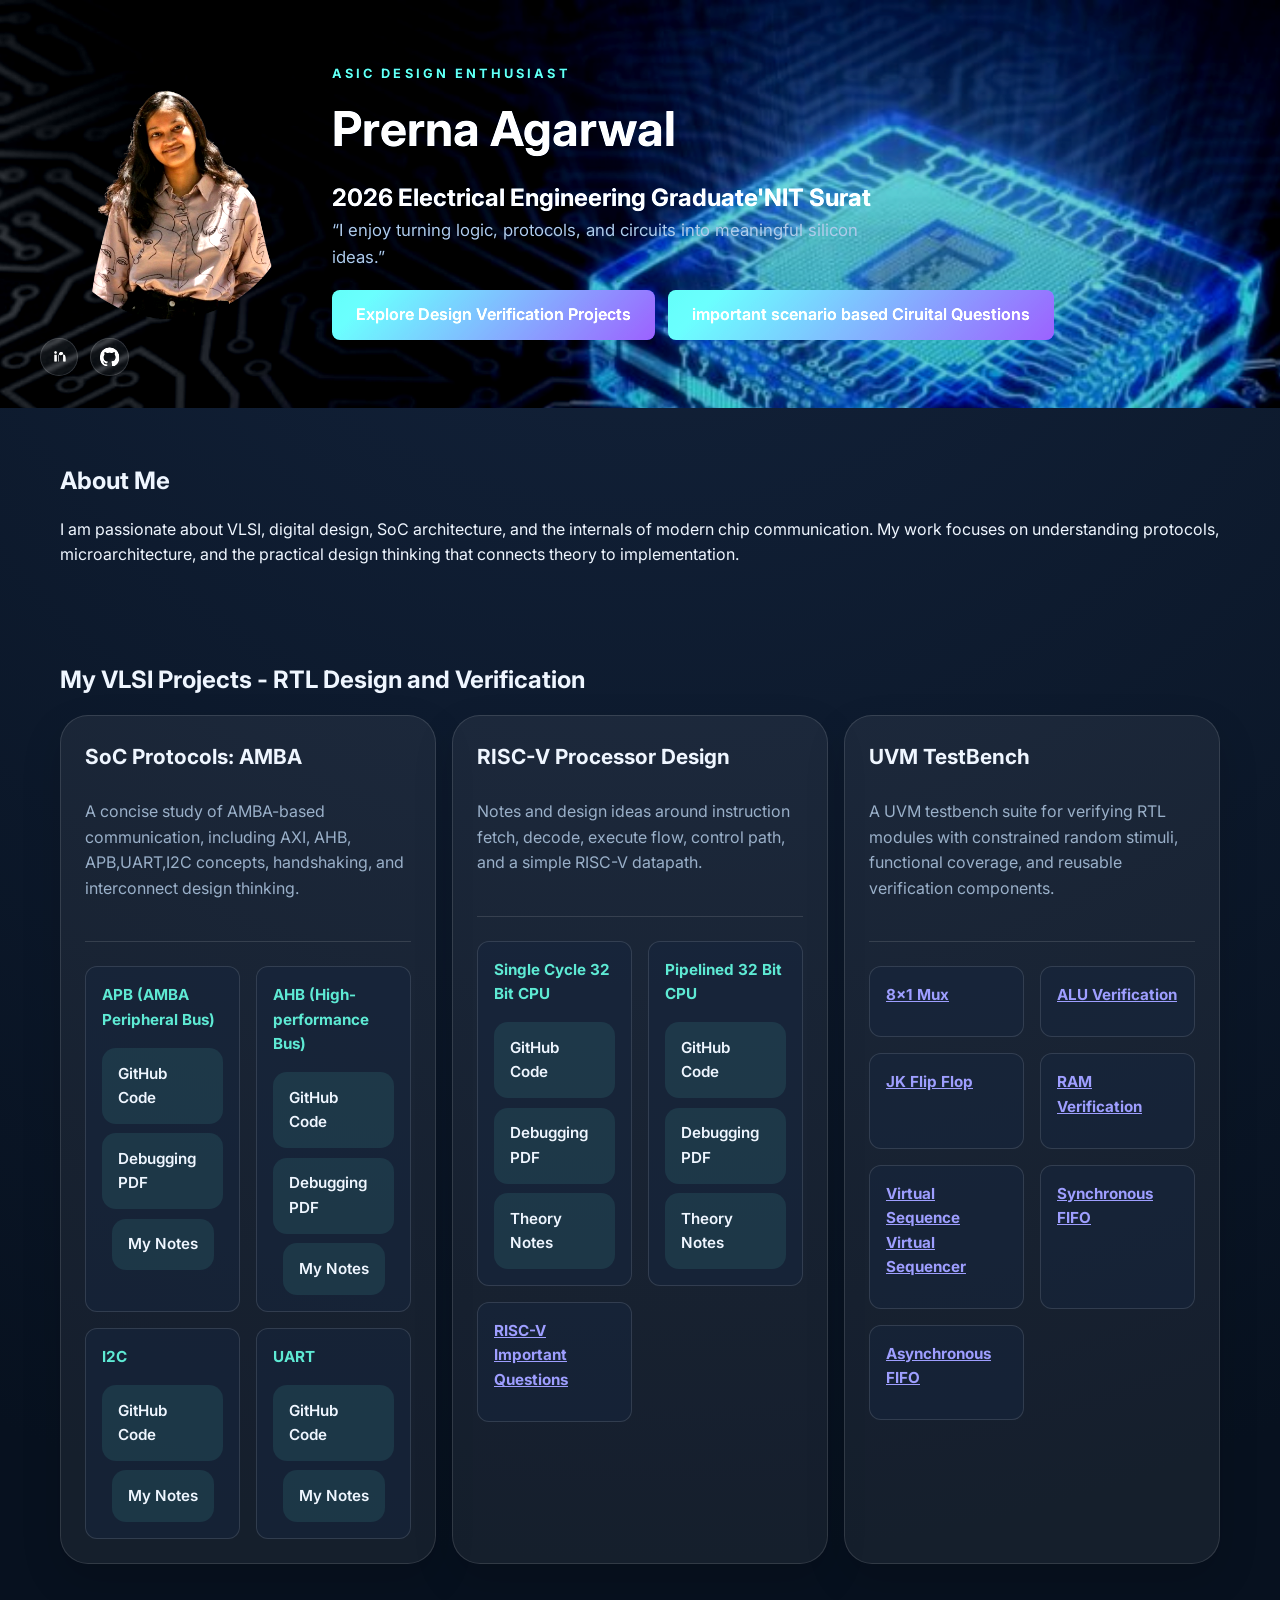
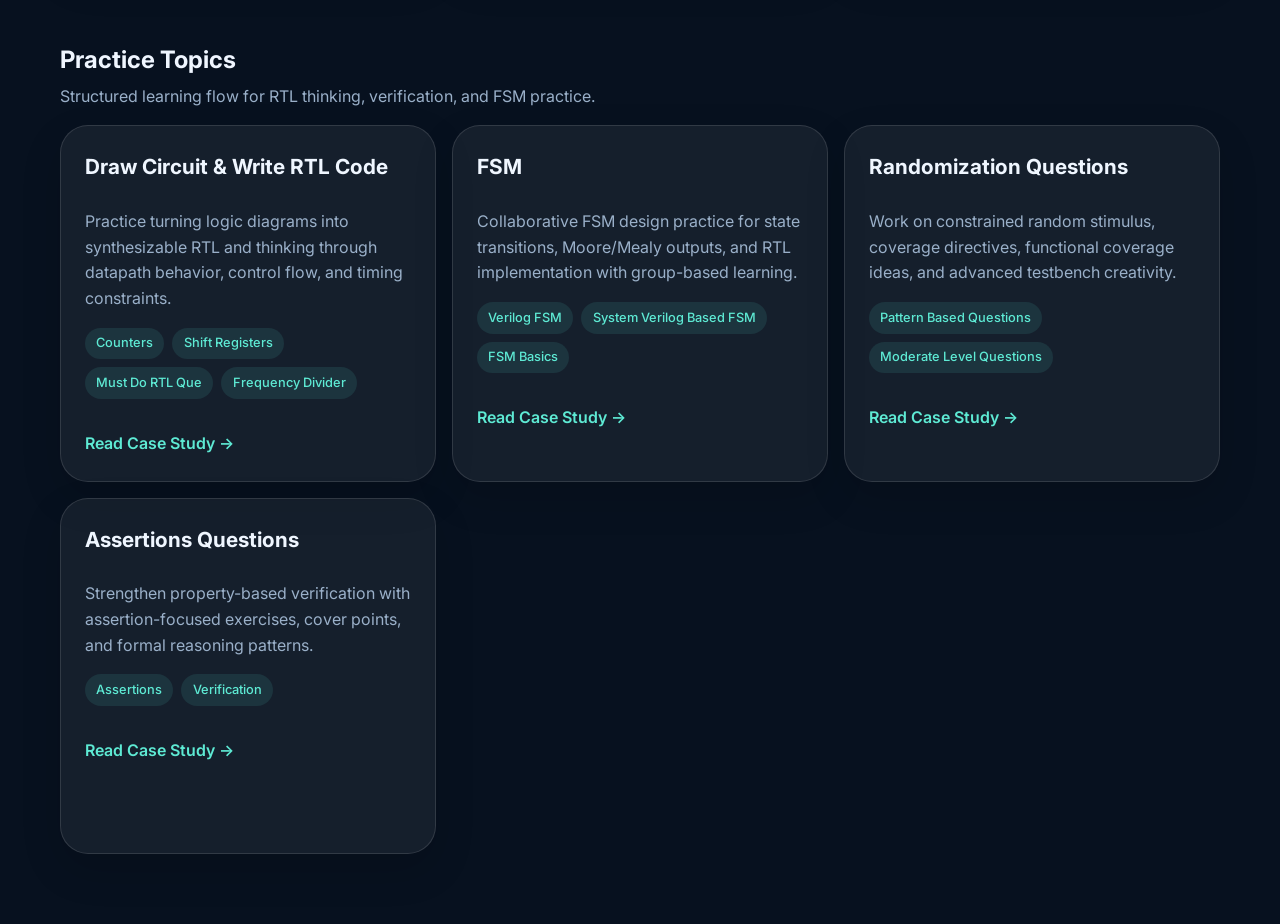
==== index.html @ 2d591120 "RISCpdf" ====
<!DOCTYPE html>
<html lang="en">
  <head>
    <meta charset="UTF-8" />
    <meta name="viewport" content="width=device-width, initial-scale=1.0" />
    <title>Prerna Agarwal | VLSI Portfolio</title>
    <meta
      name="description"
      content="One-page portfolio showcasing VLSI projects, SoC protocols, and circuital questions."
    />
    <link rel="preconnect" href="https://fonts.googleapis.com" />
    <link rel="preconnect" href="https://fonts.gstatic.com" crossorigin />
    <link
      href="https://fonts.googleapis.com/css2?family=Inter:wght@400;500;600;700&display=swap"
      rel="stylesheet"
    />
    <link rel="stylesheet" href="styles.css" />
  </head>
  <body>
    <header class="hero">
      <div class="hero__card">
        <div class="profile-block">
          <img src="assets/photo_2025-02-04_11-57-20-removebg-preview.png" alt="Profile photo of Prerna Agarwal" class="profile-photo" />
          <div class="social-links" aria-label="Social links">
            <a href="https://www.linkedin.com/in/prerna-agarwal-058a3424b/" target="_blank" rel="noreferrer" class="social-link" aria-label="Visit LinkedIn profile">
              <svg viewBox="0 0 24 24" aria-hidden="true">
                <path d="M6.94 8.5A1.56 1.56 0 1 0 6.94 5.38a1.56 1.56 0 0 0 0 3.12ZM5.5 9.75h2.88V18H5.5zM10.5 9.75h2.76v1.12h.04c.38-.72 1.32-1.48 2.72-1.48 2.9 0 3.43 1.91 3.43 4.39V18h-2.88v-7.53c0-1.8-.03-4.12-2.51-4.12-2.52 0-2.9 1.97-2.9 4V18H10.5z"/>
              </svg>
            </a>
            <a href="https://github.com/Agarwalprerna" target="_blank" rel="noreferrer" class="social-link" aria-label="Visit GitHub profile">
              <svg viewBox="0 0 24 24" aria-hidden="true">
                <path d="M12 .5A12 12 0 0 0 0 12.7a12.3 12.3 0 0 0 8.21 11.7c.6.11.82-.26.82-.58v-2.07c-3.34.73-4.04-1.43-4.04-1.43-.54-1.39-1.33-1.76-1.33-1.76-1.09-.74.08-.73.08-.73 1.2.09 1.83 1.24 1.83 1.24 1.07 1.83 2.8 1.3 3.48.99.11-.78.42-1.3.76-1.6-2.66-.3-5.46-1.33-5.46-5.92 0-1.31.47-2.38 1.24-3.22-.12-.3-.54-1.52.12-3.17 0 0 1-.32 3.3 1.23a11.4 11.4 0 0 1 6 0c2.3-1.55 3.3-1.23 3.3-1.23.66 1.65.24 2.87.12 3.17.77.84 1.24 1.91 1.24 3.22 0 4.6-2.81 5.61-5.48 5.91.43.37.81 1.1.81 2.22v3.29c0 .32.22.7.83.58A12.3 12.3 0 0 0 24 12.7 12 12 0 0 0 12 .5Z"/>
              </svg>
            </a>
          </div>
        </div>
        <div class="hero__content">
          <p class="eyebrow">ASIC Design Enthusiast</p>
          <h1>Prerna Agarwal</h1>
          <h2>2026 Electrical Engineering Graduate'NIT Surat</h2>
          <p class="quote">
            “I enjoy turning logic, protocols, and circuits into meaningful silicon ideas.”
          </p>
          <div class="cta-group">
            <a href="#projects" class="btn btn-primary">Explore Design Verification Projects</a>
            <a href="#questions" class="btn btn-primary">important scenario based Ciruital Questions</a>
          </div>
        </div>
      </div>
    </header>

    <main>
      <section class="section" id="about">
        <h2>About Me</h2>
        <p>
          I am passionate about VLSI, digital design, SoC architecture, and the internals of
          modern chip communication. My work focuses on understanding protocols, microarchitecture,
          and the practical design thinking that connects theory to implementation.
        </p>
      </section>

      <section class="section" id="projects">
        <div class="section__heading">
          <h2>My VLSI Projects - RTL Design and Verification</h2>
        </div>

        <div class="project-grid">
          <article class="card">
            <h3>SoC Protocols: AMBA</h3>
            <p>
              A concise study of AMBA-based communication, including AXI, AHB, APB,UART,I2C concepts,
              handshaking, and interconnect design thinking.
            </p>
            <div class="card__dropdown">
              <div class="protocol-card">
                <h4>APB (AMBA Peripheral Bus)</h4>
                <div class="card__actions">
                  <a href="https://github.com/Agarwalprerna/SOC-Protocols/tree/main/AMBA%20/APB" target="_blank" rel="noreferrer">GitHub Code</a>
                  <a href="assets/APB%20Results%20and%20Debugging%20(1).pdf" target="_blank" rel="noreferrer">Debugging PDF</a>
                  <a href="assets/APB_WORKING.pdf" target="_blank" rel="noreferrer">My Notes</a>
                </div>
              </div>
              <div class="protocol-card">
                <h4>AHB (High-performance Bus)</h4>
                <div class="card__actions">
                  <a href="https://github.com/Agarwalprerna/SOC-Protocols/tree/main/AMBA%20/AHB" target="_blank" rel="noreferrer">GitHub Code</a>
                  <a href="assets/ahb-debugging.pdf" target="_blank" rel="noreferrer">Debugging PDF</a>
                  <a href="assets/AHB_HandwrittenNotes.pdf" target="_blank" rel="noreferrer">My Notes</a>
                </div>
              </div>

              <div class="protocol-card">
                <h4>I2C </h4>
                <div class="card__actions">
                  <a href="https://github.com/Agarwalprerna/SOC-Protocols/tree/main/I2C/Directed%20%20Testcases%20Verification" target="_blank" rel="noreferrer">GitHub Code</a>
                  
                  <a href="assets/AHB_HandwrittenNotes.pdf" target="_blank" rel="noreferrer">My Notes</a>
                </div>
              </div>

              <div class="protocol-card">
                <h4>UART </h4>
                <div class="card__actions">
                  <a href="https://github.com/Agarwalprerna/UART-communication-protocol" target="_blank" rel="noreferrer">GitHub Code</a>
                  
                  <a href="assets/AHB_HandwrittenNotes.pdf" target="_blank" rel="noreferrer">My Notes</a>
                </div>
              </div>
            </div>
          </article>

          <article class="card">
            <h3>RISC-V Processor Design</h3>
            <p>
              Notes and design ideas around instruction fetch, decode, execute flow,
              control path, and a simple RISC-V datapath.
            </p>
            <div class="card__dropdown">
              <div class="protocol-card">
                <h4>Single Cycle 32 Bit CPU</h4>
                <div class="card__actions">
                  <a href="https://github.com/Agarwalprerna/Riscv/tree/main/Single%20Cycle%2032%20bit%20in%20SystemVerilog/Verifying%20R%20type%20%2C%20I%20%2C%20S%20%2C%20J%20%2C%20B%20instructions" rel="noreferrer">GitHub Code</a>
                  <a href="assets/RISC%20V%20single%20cycle%20Debugging%20(1).pdf" target="_blank" rel="noreferrer">Debugging PDF</a>
                  <a href="assets/SingleCycleRISCV_Theory.pdf" target="_blank" rel="noreferrer">Theory Notes</a>
                </div>
              </div>
              <div class="protocol-card">
                <h4>Pipelined 32 Bit CPU</h4>
                <div class="card__actions">
                  <a href="https://github.com/Agarwalprerna/Riscv/tree/main/5%20Stage%20Pipelined%20in%20SystemVerilog" target="_blank" rel="noreferrer">GitHub Code</a>
                  <a href="assets/RISC V single cycle Debugging (1).pdf" target="_blank" rel="noreferrer">Debugging PDF</a>
                  <a href="assets/Pipelined_RISCV_theory.pdf" target="_blank" rel="noreferrer">Theory Notes</a>
                </div>
              </div>
              <div class="protocol-card">
                <h4><a href="assets/RISCV_CPU_QUESTIONS_compressed.pdf" target="_blank" rel="noreferrer">RISC-V Important Questions</a></h4>
              </div>
            </div>
          </article>

          <article class="card">
            <h3>UVM TestBench</h3>
            <p>
              A UVM testbench suite for verifying RTL modules with constrained random stimuli,
              functional coverage, and reusable verification components.
            </p>
            <div class="card__dropdown">
              <div class="protocol-card">
                <h4><a href="https://github.com/Agarwalprerna/UVM-Testbench/tree/main/8x1%20Mux" target="_blank" rel="noreferrer">8x1 Mux</a></h4>
                <!--div class="card__actions">
                  <a href="https://github.com/Agarwalprerna/UVM-Testbench/tree/main/8x1%20Mux" target="_blank" rel="noreferrer">View</a>
                </div-->
              </div>
              <div class="protocol-card">
                <h4><a href="https://github.com/Agarwalprerna/UVM-Testbench/tree/main/ALU%208bit" target="_blank" rel="noreferrer">ALU Verification</a></h4>
                <!--div class="card__actions">
                  <a href="https://github.com/Agarwalprerna/UVM-Testbench/tree/main/ALU%208bit" target="_blank" rel="noreferrer">View</a>
                </div>-->
              </div>
              <div class="protocol-card">
                <h4><a href="https://github.com/Agarwalprerna/UVM-Testbench/tree/main/JK%20flipflop" target="_blank" rel="noreferrer">JK Flip Flop</a></h4>
                <!--div class="card__actions">
                  <a href="https://github.com/Agarwalprerna/UVM-Testbench/tree/main/JK%20flipflop" target="_blank" rel="noreferrer">View</a>
                </div-->
              </div>
              <div class="protocol-card">
                <h4><a href="https://github.com/Agarwalprerna/UVM-Testbench/tree/main/RAM" target="_blank" rel="noreferrer">RAM Verification</a></h4>
                <!--div class="card__actions">
                  <a href="https://github.com/" target="_blank" rel="noreferrer">View</a>
                </div-->
              </div>

              <div class="protocol-card">
                <h4><a href="https://github.com/Agarwalprerna/UVM-Testbench/tree/main/Virtual%20Sequencer%20and%20Virtual%20Sequence" target="_blank" rel="noreferrer">Virtual Sequence Virtual Sequencer</a></h4>
                <!--div class="card__actions">
                  <a href="https://github.com/Agarwalprerna/UVM-Testbench/tree/main/Virtual%20Sequencer%20and%20Virtual%20Sequence" target="_blank" rel="noreferrer">View</a>
                </div-->
              </div>


              <div class="protocol-card">
                <h4><a href="https://github.com/Agarwalprerna/Synchronous-FIFO-verification-" target="_blank" rel="noreferrer">Synchronous FIFO</a></h4>
                <!--div class="card__actions">
                  <a href="https://github.com/Agarwalprerna/UVM-Testbench/tree/main/Virtual%20Sequencer%20and%20Virtual%20Sequence" target="_blank" rel="noreferrer">View</a>
                </div-->
              </div>

              <div class="protocol-card">
                <h4><a href="https://github.com/Agarwalprerna/Async_FIFO_Design/tree/main/Asynchronous%20UVM%20verification" target="_blank" rel="noreferrer">Asynchronous FIFO</a></h4>
                <!--div class="card__actions">
                  <a href="https://github.com/Agarwalprerna/UVM-Testbench/tree/main/Virtual%20Sequencer%20and%20Virtual%20Sequence" target="_blank" rel="noreferrer">View</a>
                </div-->
              </div>




            </div>
          </article>
        </div>
      </section>
<section class="section" id="topics">
        <div class="section__heading">
          <h2>Practice Topics</h2>
          <p>Structured learning flow for RTL thinking, verification, and FSM practice.</p>
        </div>

        <div class="project-grid">
          <article class="card" id="questions">
            <h3>Draw Circuit &amp; Write RTL Code</h3>
            <p>Practice turning logic diagrams into synthesizable RTL and thinking through datapath behavior, control flow, and timing constraints.</p>
            <div class="card__tags">
              <span class="tag tag--clickable" onclick="window.location.href='counters.html'">Counters</span>
              <span class="tag tag--clickable" onclick="window.location.href='shift-registers.html'">Shift Registers</span>
              <span class="tag tag--clickable" onclick="window.location.href='mustdo-rtl-que.html'">Must Do RTL Que</span>
              <span class="tag tag--clickable" onclick="window.location.href='frequencydivider.html'">Frequency Divider</span>
            </div>
            <div class="card__actions">
              <span class="link-span" onclick="window.location.href='mustdo-rtl-que.html'">Read Case Study →</span>
            </div>
          </article>

          <article class="card" id="fsm">
            <h3>FSM</h3>
            <p>Collaborative FSM design practice for state transitions, Moore/Mealy outputs, and RTL implementation with group-based learning.</p>
            <div class="card__tags">
              <span class="tag tag--clickable" onclick="window.open('https://github.com/', '_blank')">Verilog FSM</span>
              <span class="tag tag--clickable" onclick="window.open('https://github.com/Agarwalprerna/SystemVerilog/tree/main/FSM/%20Moore%20FSM', '_blank')">System Verilog Based FSM</span>
              <span class="tag tag--clickable" onclick="window.open('assets/FSM_compressed.pdf', '_blank')">FSM Basics</span>
            </div>
            <div class="card__actions">
              <span class="link-span" onclick="window.open('https://github.com/', '_blank')">Read Case Study →</span>
            </div>
          </article>

          <article class="card" id="randomization">
            <h3>Randomization Questions</h3>
            <p>Work on constrained random stimulus, coverage directives, functional coverage ideas, and advanced testbench creativity.</p>
            <div class="card__tags">
              <span class="tag tag--clickable" onclick="window.open('https://github.com/Agarwalprerna/SystemVerilog/tree/main/Assignments/Randomization', '_blank')">Pattern Based Questions</span>
              <span class="tag tag--clickable" onclick="window.open('https://github.com/Agarwalprerna/SystemVerilog/tree/main/Assignments/Randomization', '_blank')">Moderate Level Questions</span>
            </div>
            <div class="card__actions">
              <span class="link-span" onclick="window.open('https://github.com/Agarwalprerna/SystemVerilog/tree/main/Assignments/Randomization', '_blank')">Read Case Study →</span>
            </div>
          </article>

          <article class="card" id="assertions">
            <h3>Assertions Questions</h3>
            <p>Strengthen property-based verification with assertion-focused exercises, cover points, and formal reasoning patterns.</p>
            <div class="card__tags">
              <span class="tag tag--clickable" onclick="window.open('https://github.com/Agarwalprerna/SystemVerilog/tree/main/Assignments/Assertions', '_blank')">Assertions</span>
              <span class="tag tag--clickable" onclick="window.open('https://github.com/Agarwalprerna/SystemVerilog/tree/main/Assignments/Assertions', '_blank')">Verification</span>
            </div>
            <div class="card__actions">
              <span class="link-span" onclick="window.open('https://github.com/Agarwalprerna/SystemVerilog/tree/main/Assignments/Assertions', '_blank')">Read Case Study →</span>
            </div>
          </article>
        </div>
      </section>
    </main>
  </body>
</html>
---- styles.css ----
:root {
  color-scheme: dark;
  --bg: #07111f;
  --surface: #101c30;
  --surface-2: #16253c;
  --text: #eff6ff;
  --muted: #9ab0c9;
  --accent: #5eead4;
  --accent-2: #8b5cf6;
  --border: rgba(255, 255, 255, 0.12);
}

* {
  box-sizing: border-box;
}

body {
  margin: 0;
  font-family: 'Inter', sans-serif;
  background: radial-gradient(circle at top, #14243d 0%, var(--bg) 60%);
  color: var(--text);
  line-height: 1.6;
}

.hero {
  padding: 4rem 1.25rem 2rem;
  background-image: url('assets/chip-696x459.jpg');
  background-size: cover;
  background-position: center;
  background-attachment: fixed;
  position: relative;
  background-repeat: no-repeat;
  filter: brightness(1.1) contrast(1.15);
}

.hero::before {
  content: '';
  position: absolute;
  top: 0;
  left: 0;
  right: 0;
  bottom: 0;
  background-color: rgba(7, 17, 31, 0.3);
  pointer-events: none;
}

.hero__card {
  position: relative;
  z-index: 1;
  max-width: 1200px;
  margin: 0 auto;
  display: grid;
  grid-template-columns: minmax(220px, 260px) 1fr;
  gap: 2rem;
}

.profile-block {
  display: flex;
  flex-direction: column;
  align-items: flex-start;
  gap: 0.85rem;
}

.profile-photo {
  width: 100%;
  max-width: 320px;
  aspect-ratio: 1;
  object-fit: cover;
  border-radius: 24px;
}

.social-links {
  display: flex;
  flex-direction: row;
  gap: 0.75rem;
  align-items: center;
}

.social-link {
  display: inline-flex;
  align-items: center;
  justify-content: center;
  width: 2.4rem;
  height: 2.4rem;
  border-radius: 999px;
  background: rgba(255, 255, 255, 0.08);
  border: 1px solid rgba(255, 255, 255, 0.12);
  color: #ffffff;
  text-decoration: none;
  transition: transform 0.2s ease, background 0.2s ease, border-color 0.2s ease;
}

.social-link:hover {
  transform: translateY(-2px);
  background: rgba(255, 255, 255, 0.14);
  border-color: rgba(255, 255, 255, 0.2);
}

.social-link svg {
  width: 1.2rem;
  height: 1.2rem;
  fill: currentColor;
}

.eyebrow {
  margin: 0 0 0.4rem;
  text-transform: uppercase;
  letter-spacing: 0.24em;
  font-size: 0.8rem;
  color: var(--accent);
  font-weight: 700;
}

h1,
h2,
h3 {
  margin: 0;
}

h1 {
  font-size: clamp(2rem, 4vw, 3rem);
  margin-bottom: 0.7rem;
}

.quote {
  margin: 0 0 1.2rem;
  font-size: 1.05rem;
  color: var(--muted);
  max-width: 560px;
}

.cta-group {
  display: flex;
  flex-wrap: wrap;
  gap: 0.8rem;
}

.btn {
  display: inline-flex;
  align-items: center;
  justify-content: center;
  padding: 0.8rem 1rem;
  border-radius: 999px;
  text-decoration: none;
  font-weight: 700;
  transition: transform 0.2s ease, background 0.2s ease;
}

.btn:hover {
  transform: translateY(-2px);
}

.btn-primary {
  background: linear-gradient(135deg, var(--accent), var(--accent-2));
  color: #02111d;
}

.btn-secondary {
  background: var(--surface-2);
  color: var(--text);
  border: 1px solid var(--border);
}

main {
  max-width: 1200px;
  margin: 0 auto;
  padding: 0 1.25rem 3rem;
}

.project-grid {
  display: grid;
  grid-template-columns: repeat(3, minmax(260px, 1fr));
  gap: 1.25rem;
  grid-auto-rows: 1fr;
}

.section {
  margin-top: 2rem;
  padding: 1.4rem 0;
}

.section__heading {
  margin-bottom: 1rem;
}

.section__heading p {
  color: var(--muted);
  margin-top: 0.3rem;
}

.project-grid {
  display: grid;
  grid-template-columns: repeat(3, minmax(0, 1fr));
  gap: 1rem;
  grid-auto-rows: 1fr;
}

@media (max-width: 1100px) {
  .project-grid {
    grid-template-columns: repeat(2, minmax(0, 1fr));
  }
}

@media (max-width: 900px) {
  .project-grid {
    grid-template-columns: repeat(2, minmax(0, 1fr));
  }
}

@media (max-width: 640px) {
  .project-grid {
    grid-template-columns: 1fr;
  }
}

.card {
  display: flex;
  flex-direction: column;
  min-height: 100%;
  background: rgba(255, 255, 255, 0.06);
  border: 1px solid rgba(255, 255, 255, 0.12);
  border-radius: 28px;
  padding: 1.5rem;
  position: relative;
  box-shadow: 0 16px 40px rgba(0, 0, 0, 0.14);
  transition: transform 0.2s ease, border-color 0.2s ease, background 0.2s ease;
}

.card:hover {
  transform: translateY(-4px);
  border-color: rgba(94, 234, 212, 0.35);
  background: rgba(255, 255, 255, 0.1);
}

.card__top {
  display: flex;
  justify-content: space-between;
  align-items: center;
  margin-bottom: 1.3rem;
}

.card__label {
  font-size: 0.78rem;
  letter-spacing: 0.18em;
  text-transform: uppercase;
  color: #c3c9ff;
  font-weight: 700;
}

.card__badge {
  display: inline-flex;
  align-items: center;
  justify-content: center;
  background: rgba(139, 92, 246, 0.12);
  color: #d8bbff;
  font-size: 0.75rem;
  font-weight: 700;
  padding: 0.35rem 0.85rem;
  border-radius: 999px;
  text-transform: uppercase;
  letter-spacing: 0.12em;
}

.card__actions {
  display: flex;
  align-items: center;
  gap: 1rem;
  margin-top: auto;
}

.card__link {
  color: #a78bfa;
  text-decoration: none;
  font-weight: 700;
  transition: color 0.2s ease, transform 0.2s ease;
}

.card__link:hover {
  color: #7c3aed;
  transform: translateX(3px);
}

.card h3 {
  font-size: 1.3rem;
  margin-bottom: 0.6rem;
}

.card p {
  color: var(--muted);
  margin-bottom: 1rem;
}

.card__tags {
  display: flex;
  gap: 0.5rem;
  margin-bottom: 1rem;
  flex-wrap: wrap;
}

.tag {
  font-size: 0.8rem;
  background: rgba(94, 234, 212, 0.1);
  color: var(--accent);
  padding: 0.35rem 0.7rem;
  border-radius: 999px;
  font-weight: 500;
}

.tag--clickable {
  cursor: pointer;
  transition: all 0.3s ease;
}

.tag--clickable:hover {
  background: rgba(94, 234, 212, 0.25);
  transform: scale(1.05);
}

.card__actions {
  display: flex;
  gap: 0.8rem;
  margin-top: 1rem;
}

.card__actions a {
  color: var(--accent);
  text-decoration: none;
  font-weight: 600;
  transition: all 0.3s ease;
}

.card__actions a:hover {
  color: var(--accent-2);
  transform: translateX(2px);
}

.link-span {
  color: var(--accent);
  text-decoration: none;
  font-weight: 600;
  cursor: pointer;
  transition: all 0.3s ease;
  display: inline-block;
}

.link-span:hover {
  color: var(--accent-2);
  transform: translateX(2px);
}

.btn {
  padding: 0.75rem 1.5rem;
  border-radius: 8px;
  text-decoration: none;
  font-weight: 600;
  text-align: center;
  transition: all 0.3s ease;
  cursor: pointer;
  border: none;
  font-size: 1rem;
}

.btn-primary {
  background: linear-gradient(135deg, #5eead4, #8b5cf6);
  color: white;
  border: none;
}

.btn-primary:hover {
  transform: translateY(-2px);
  box-shadow: 0 8px 16px rgba(94, 234, 212, 0.3);
  opacity: 0.9;
}

.btn-section {
  display: block;
  width: 100%;
  padding: 1.5rem 1rem;
  font-size: 1.5rem;
  text-align: left;
  background: linear-gradient(135deg, #5eead4, #8b5cf6);
  color: white;
  font-weight: 700;
  border-radius: 12px;
  transition: all 0.3s ease;
}

.btn-section:hover {
  transform: translateY(-4px);
  box-shadow: 0 12px 24px rgba(94, 234, 212, 0.4);
  opacity: 0.95;
}

.question-list {
  background: var(--surface);
  border: 1px solid var(--border);
  border-radius: 20px;
  padding: 1rem 1.2rem 1rem 2rem;
  color: var(--muted);
}

.question-list li + li {
  margin-top: 0.7rem;
}

.card__dropdown {
  display: grid;
  grid-template-columns: 1fr 1fr;
  gap: 1rem;
  margin-top: 1.5rem;
  padding-top: 1.5rem;
  border-top: 1px solid var(--border);
}

.card--expandable {
  cursor: pointer;
}

.card__header {
  display: flex;
  justify-content: space-between;
  align-items: center;
  cursor: pointer;
  user-select: none;
}

.card__header h3 {
  margin: 0;
}

.card__toggle {
  font-size: 1.2rem;
  transition: transform 0.3s ease;
  display: inline-block;
}

.card--expandable.active .card__toggle {
  transform: rotate(180deg);
}

.card--expandable.active .card__dropdown {
  display: grid;
}

.protocol-card {
  background: rgba(22, 37, 60, 0.6);
  border: 1px solid var(--border);
  border-radius: 12px;
  padding: 1rem;
}

.protocol-card h4 {
  margin: 0 0 0.8rem 0;
  color: var(--accent);
  font-size: 0.95rem;
}

.protocol-card .card__actions {
  display: flex;
  flex-direction: column;
  gap: 0.6rem;
}

.protocol-card .card__actions a {
    font-size: 0.95rem;
    padding: 0.85rem 1rem;
    text-align: left;
    border-radius: 14px;
    background: rgba(94, 234, 212, 0.1);
    transition: all 0.2s ease;
    color: var(--text);
    display: block;
  .hero__card {
    grid-template-columns: 1fr;
    padding: 1.25rem;
  }


  .profile-photo {
    max-width: 220px;
  }

  .project-grid,
  .topic-grid {
    grid-template-columns: 1fr;
  }

  .card__dropdown {
    grid-template-columns: 1fr;
  }
}
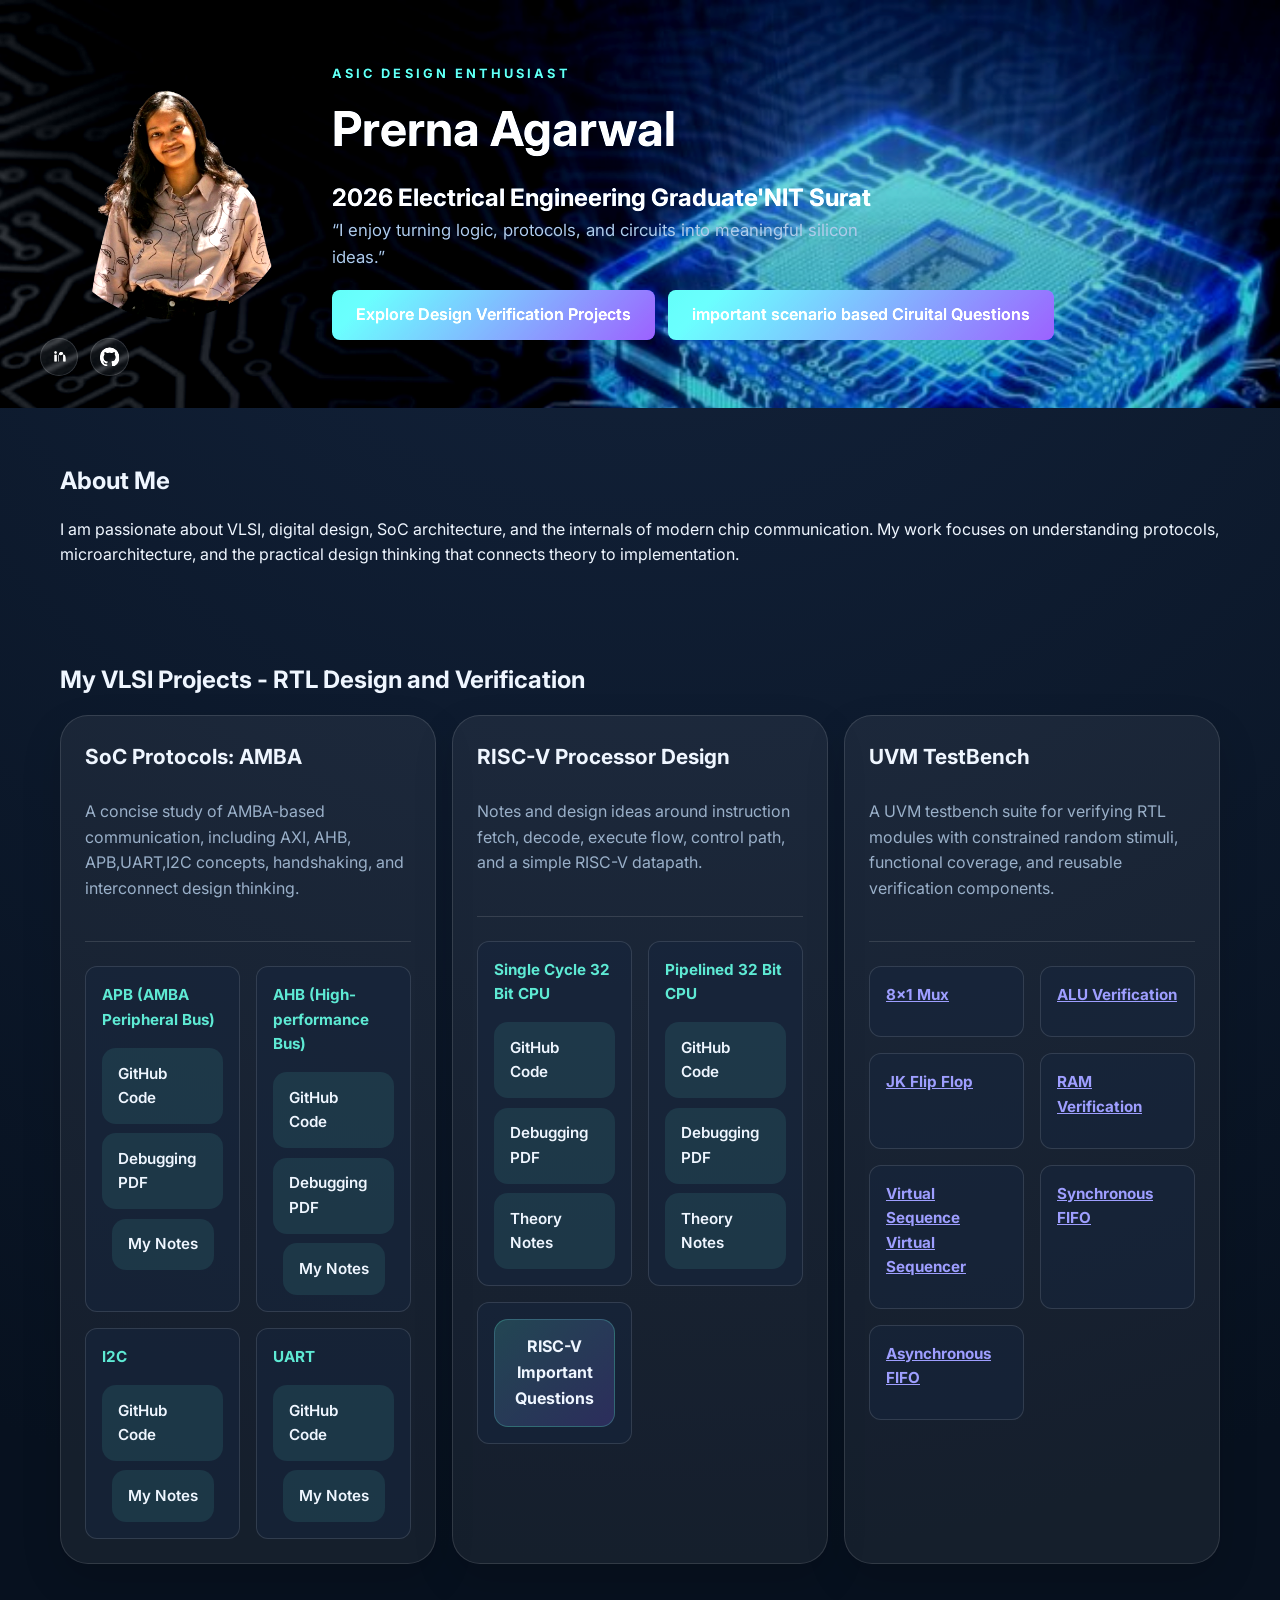
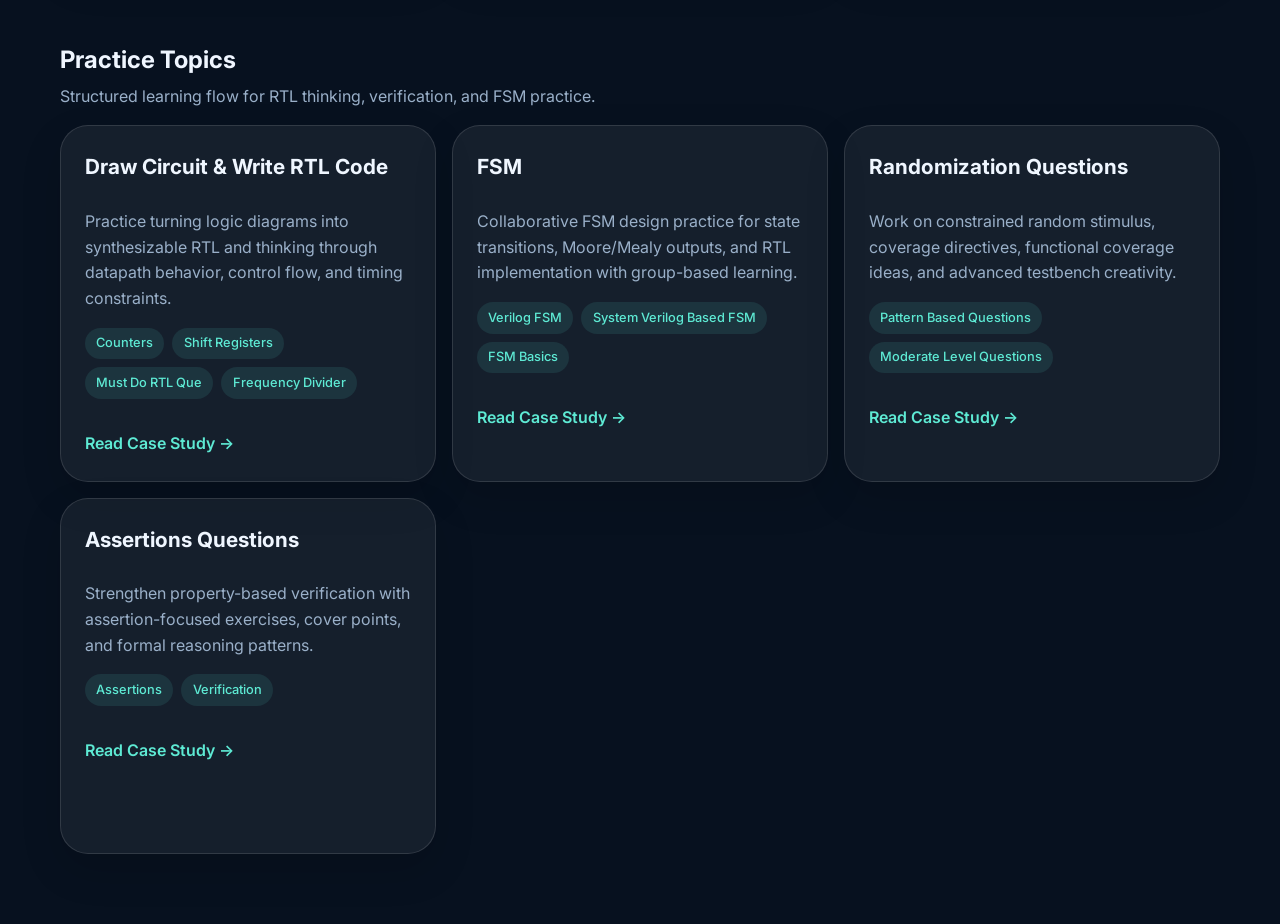
==== commit b64d5b2e: "yes" ====
--- a/index.html
+++ b/index.html
@@ -132,8 +132,10 @@
                   <a href="assets/Pipelined_RISCV_theory.pdf" target="_blank" rel="noreferrer">Theory Notes</a>
                 </div>
               </div>
-              <div class="protocol-card">
-                <h4><a href="assets/RISCV_CPU_QUESTIONS_compressed.pdf" target="_blank" rel="noreferrer">RISC-V Important Questions</a></h4>
+              <div class="protocol-card protocol-card--fullwidth">
+                <a class="riscv-questions-btn" href="assets/RISCV_CPU_QUESTIONS_compressed.pdf" target="_blank" rel="noreferrer">
+                  RISC-V Important Questions
+                </a>
               </div>
             </div>
           </article>
--- a/styles.css
+++ b/styles.css
@@ -453,6 +453,30 @@
   margin: 0 0 0.8rem 0;
   color: var(--accent);
   font-size: 0.95rem;
+}
+
+.protocol-card--fullwidth {
+  width: 100%;
+}
+
+.riscv-questions-btn {
+  display: block;
+  width: 100%;
+  padding: 0.9rem 1rem;
+  border-radius: 14px;
+  background: linear-gradient(135deg, rgba(94, 234, 212, 0.18), rgba(139, 92, 246, 0.2));
+  color: var(--text);
+  text-decoration: none;
+  font-weight: 700;
+  text-align: center;
+  border: 1px solid rgba(94, 234, 212, 0.25);
+  transition: transform 0.2s ease, box-shadow 0.2s ease, border-color 0.2s ease;
+}
+
+.riscv-questions-btn:hover {
+  transform: translateY(-2px);
+  box-shadow: 0 8px 18px rgba(94, 234, 212, 0.14);
+  border-color: rgba(94, 234, 212, 0.45);
 }
 
 .protocol-card .card__actions {
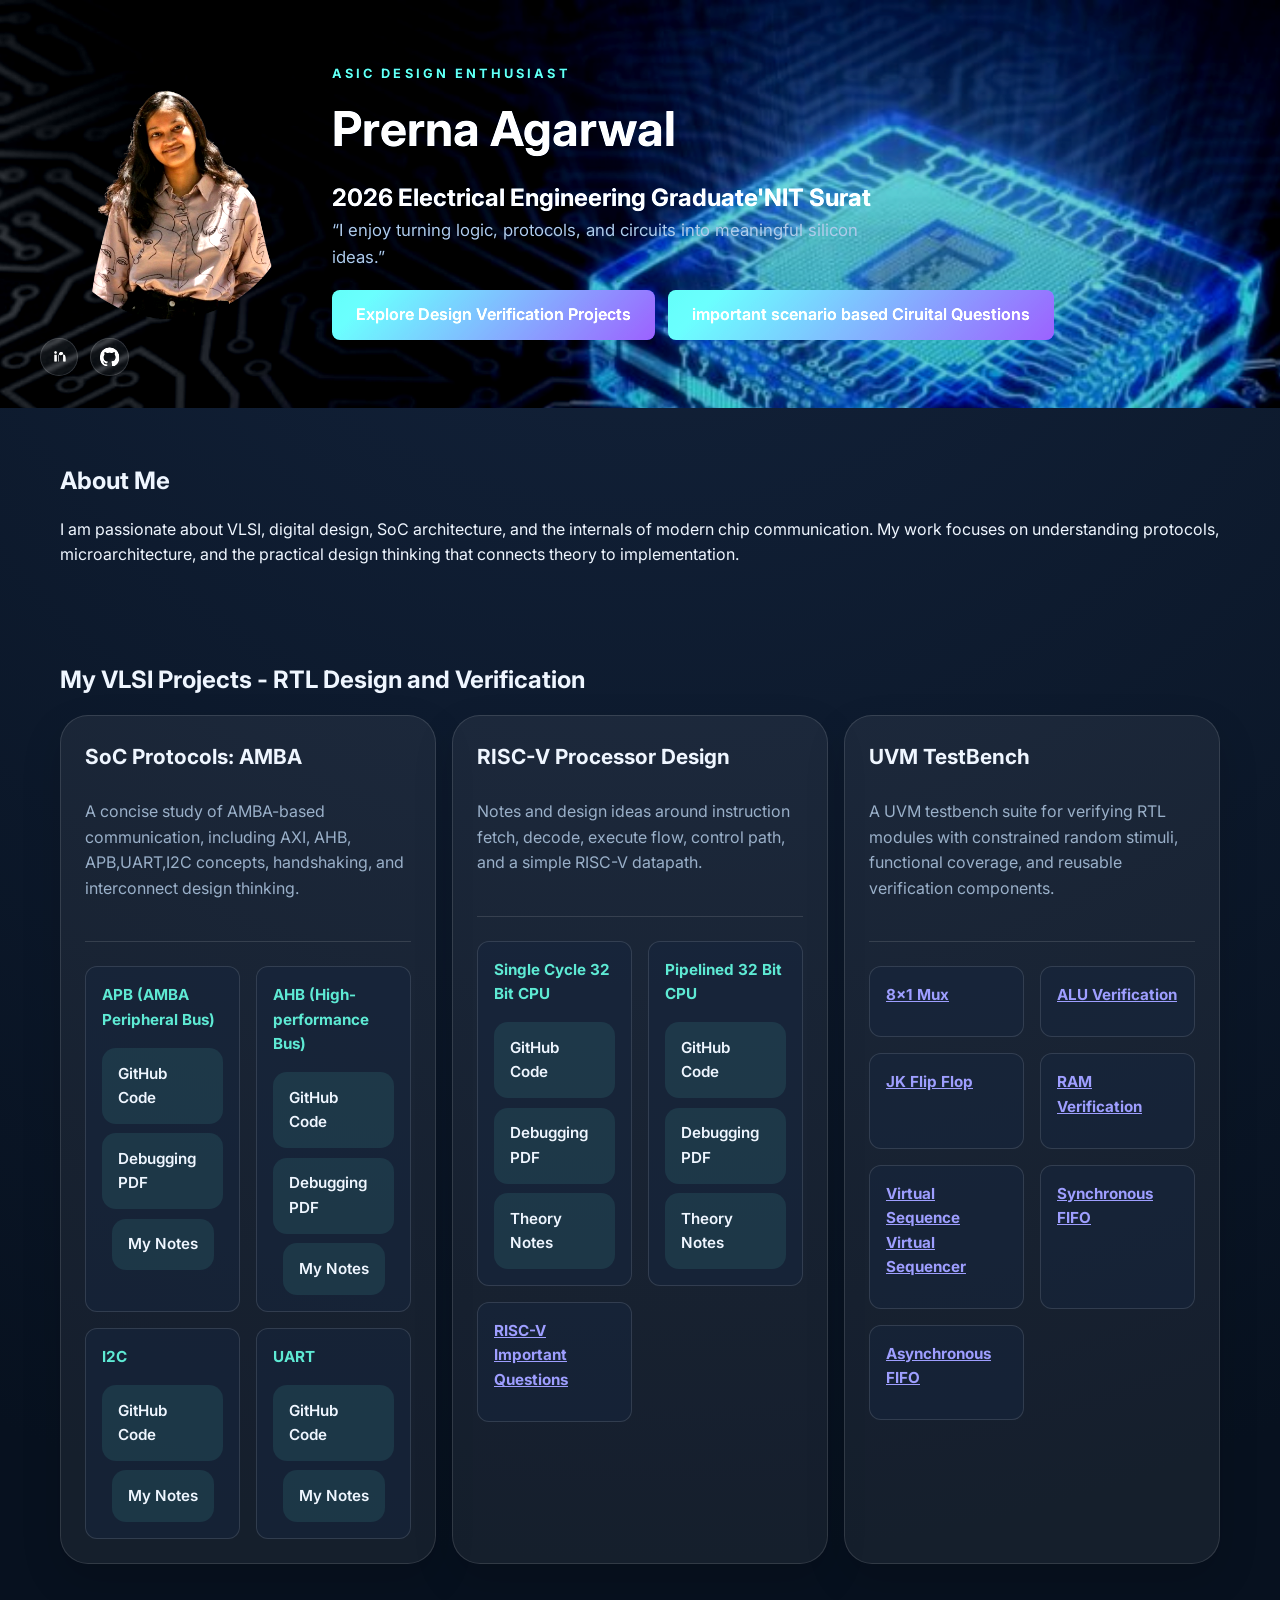
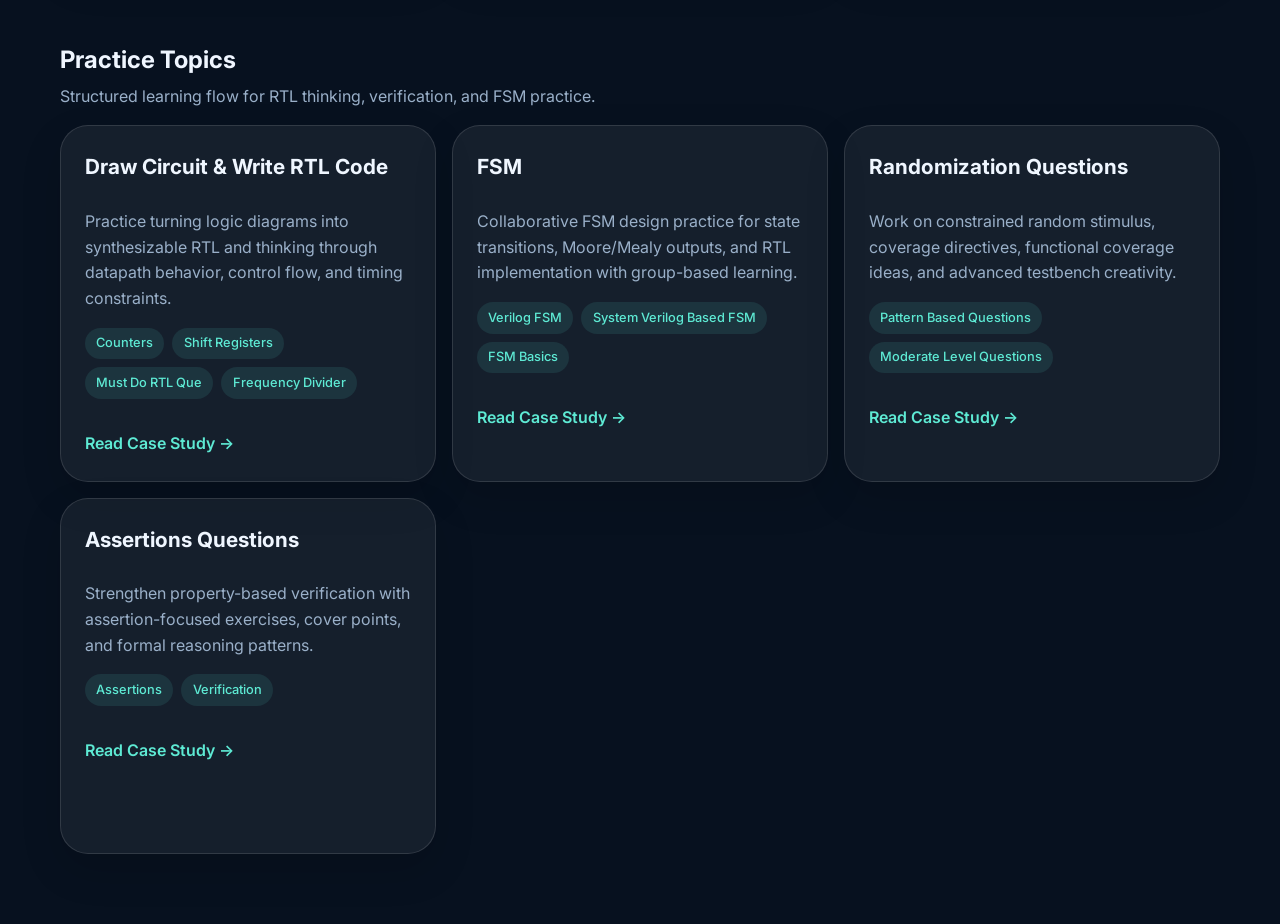
==== commit 07bc39f8: "yes" ====
--- a/index.html
+++ b/index.html
@@ -132,10 +132,8 @@
                   <a href="assets/Pipelined_RISCV_theory.pdf" target="_blank" rel="noreferrer">Theory Notes</a>
                 </div>
               </div>
-              <div class="protocol-card protocol-card--fullwidth">
-                <a class="riscv-questions-btn" href="assets/RISCV_CPU_QUESTIONS_compressed.pdf" target="_blank" rel="noreferrer">
-                  RISC-V Important Questions
-                </a>
+              <div class="protocol-card">
+                <h4><a href="assets/RISCV_CPU_QUESTIONS_compressed.pdf" target="_blank" rel="noreferrer">RISC-V Important Questions</a></h4>
               </div>
             </div>
           </article>
--- a/styles.css
+++ b/styles.css
@@ -449,34 +449,17 @@
   padding: 1rem;
 }
 
+.protocol-card {
+  background: rgba(22, 37, 60, 0.6);
+  border: 1px solid var(--border);
+  border-radius: 12px;
+  padding: 1rem;
+}
+
 .protocol-card h4 {
   margin: 0 0 0.8rem 0;
   color: var(--accent);
   font-size: 0.95rem;
-}
-
-.protocol-card--fullwidth {
-  width: 100%;
-}
-
-.riscv-questions-btn {
-  display: block;
-  width: 100%;
-  padding: 0.9rem 1rem;
-  border-radius: 14px;
-  background: linear-gradient(135deg, rgba(94, 234, 212, 0.18), rgba(139, 92, 246, 0.2));
-  color: var(--text);
-  text-decoration: none;
-  font-weight: 700;
-  text-align: center;
-  border: 1px solid rgba(94, 234, 212, 0.25);
-  transition: transform 0.2s ease, box-shadow 0.2s ease, border-color 0.2s ease;
-}
-
-.riscv-questions-btn:hover {
-  transform: translateY(-2px);
-  box-shadow: 0 8px 18px rgba(94, 234, 212, 0.14);
-  border-color: rgba(94, 234, 212, 0.45);
 }
 
 .protocol-card .card__actions {
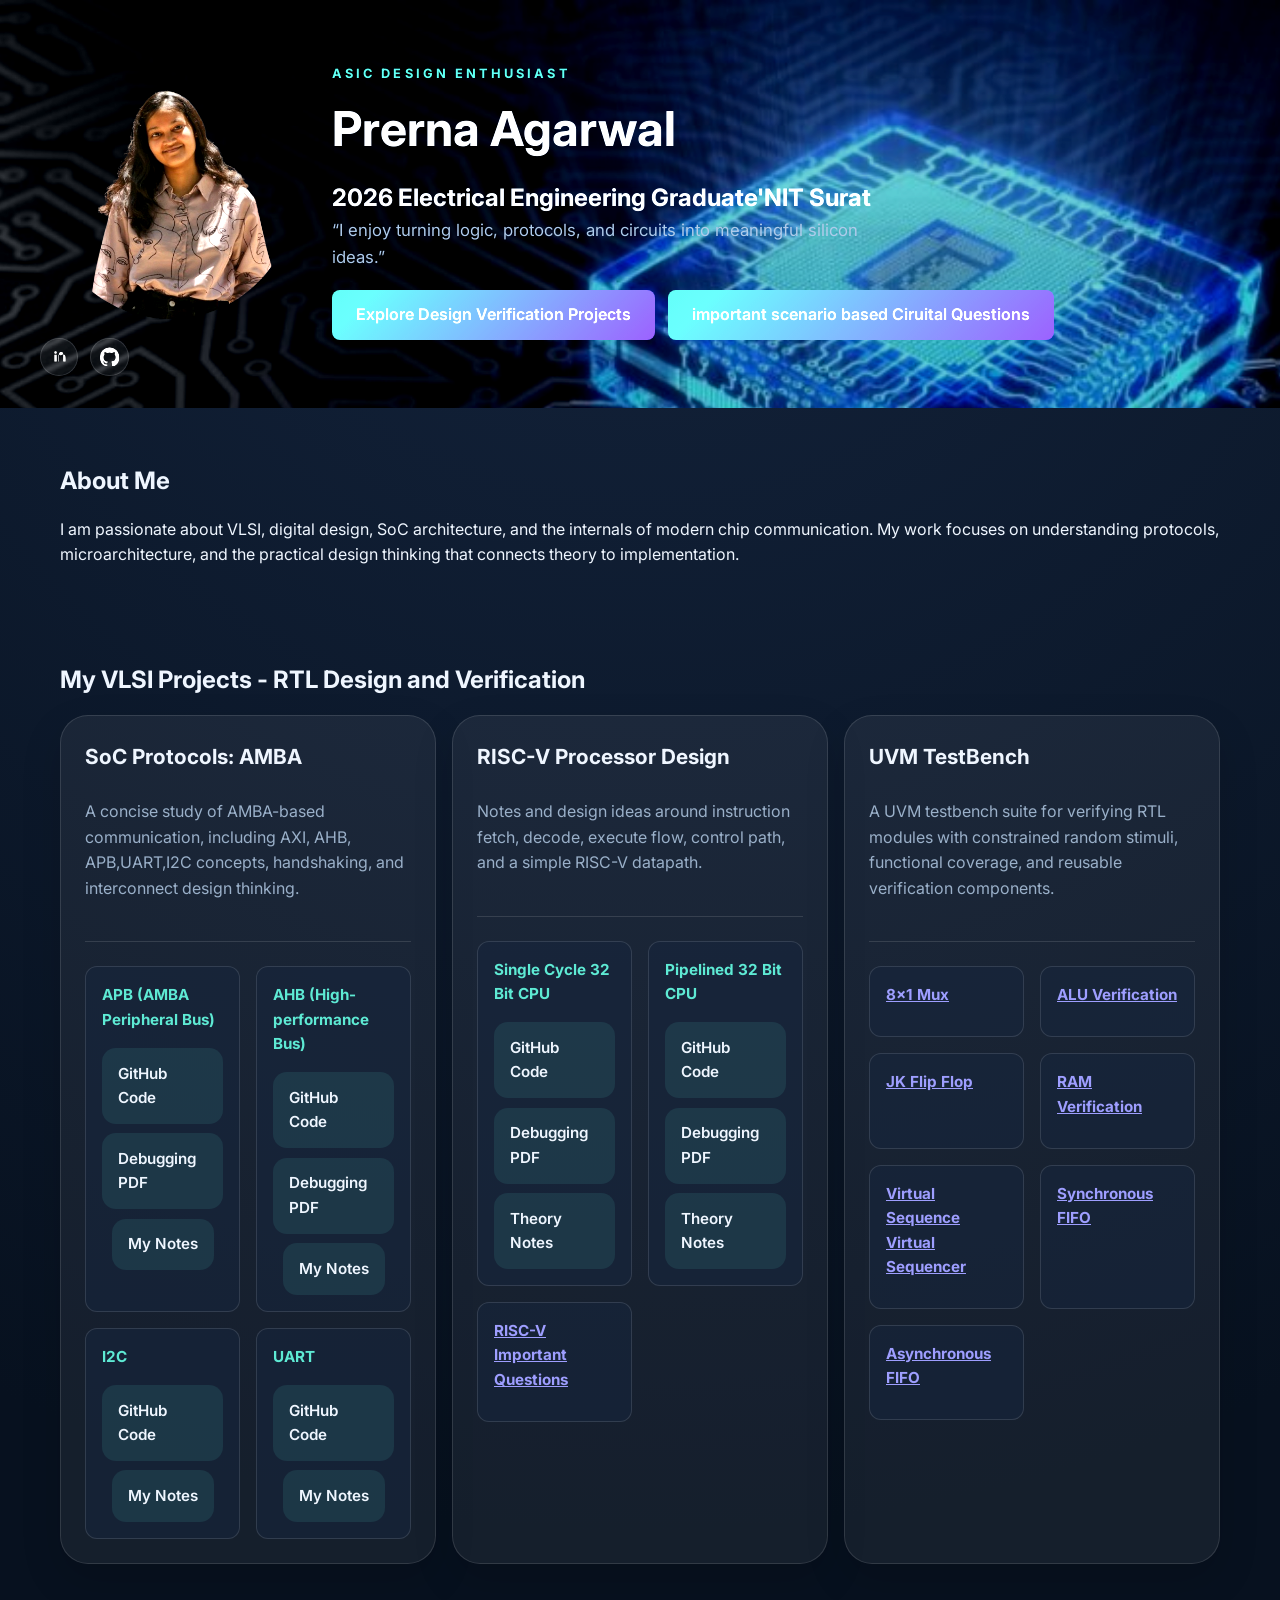
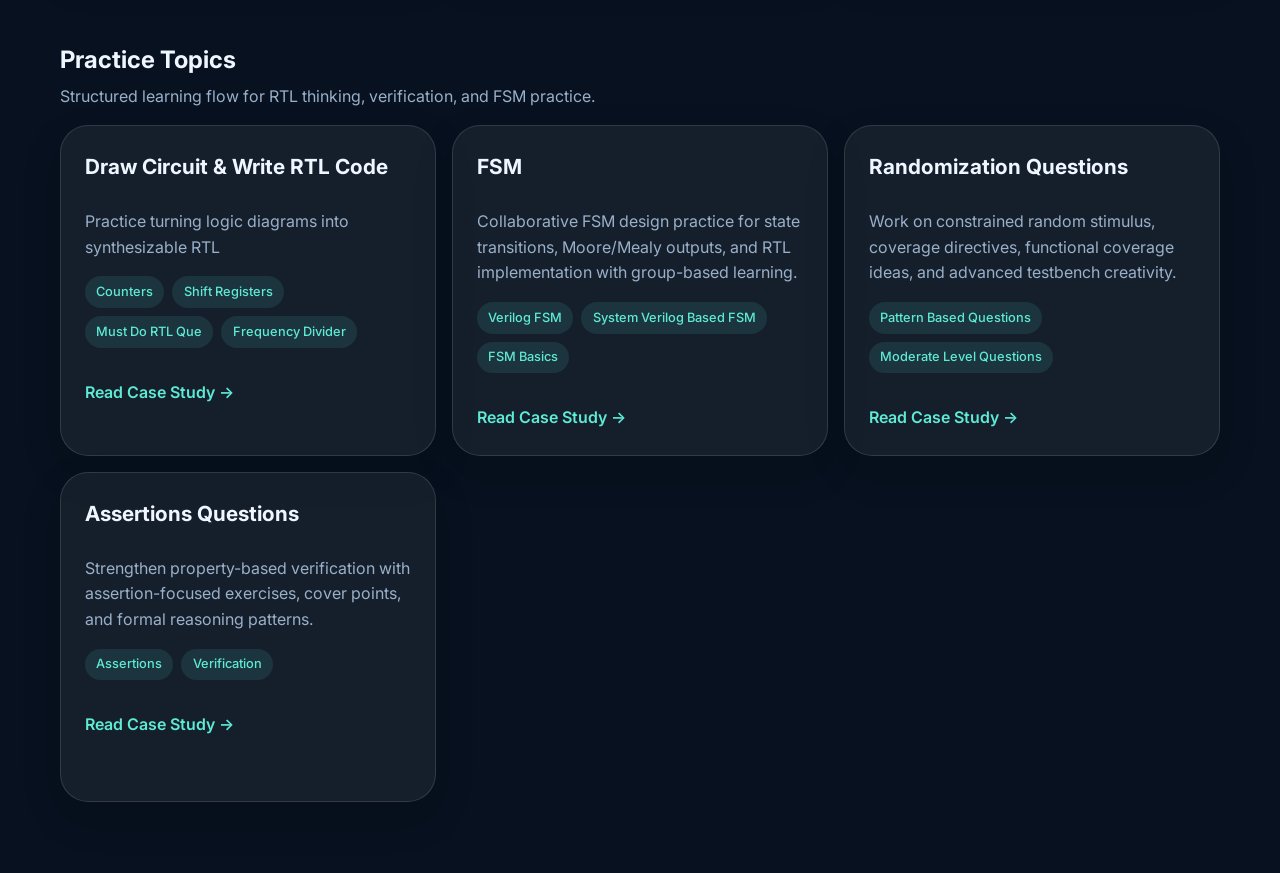
==== commit 26b5888a: "yes" ====
--- a/index.html
+++ b/index.html
@@ -208,7 +208,7 @@
         <div class="project-grid">
           <article class="card" id="questions">
             <h3>Draw Circuit &amp; Write RTL Code</h3>
-            <p>Practice turning logic diagrams into synthesizable RTL and thinking through datapath behavior, control flow, and timing constraints.</p>
+            <p>Practice turning logic diagrams into synthesizable RTL</p>
             <div class="card__tags">
               <span class="tag tag--clickable" onclick="window.location.href='counters.html'">Counters</span>
               <span class="tag tag--clickable" onclick="window.location.href='shift-registers.html'">Shift Registers</span>
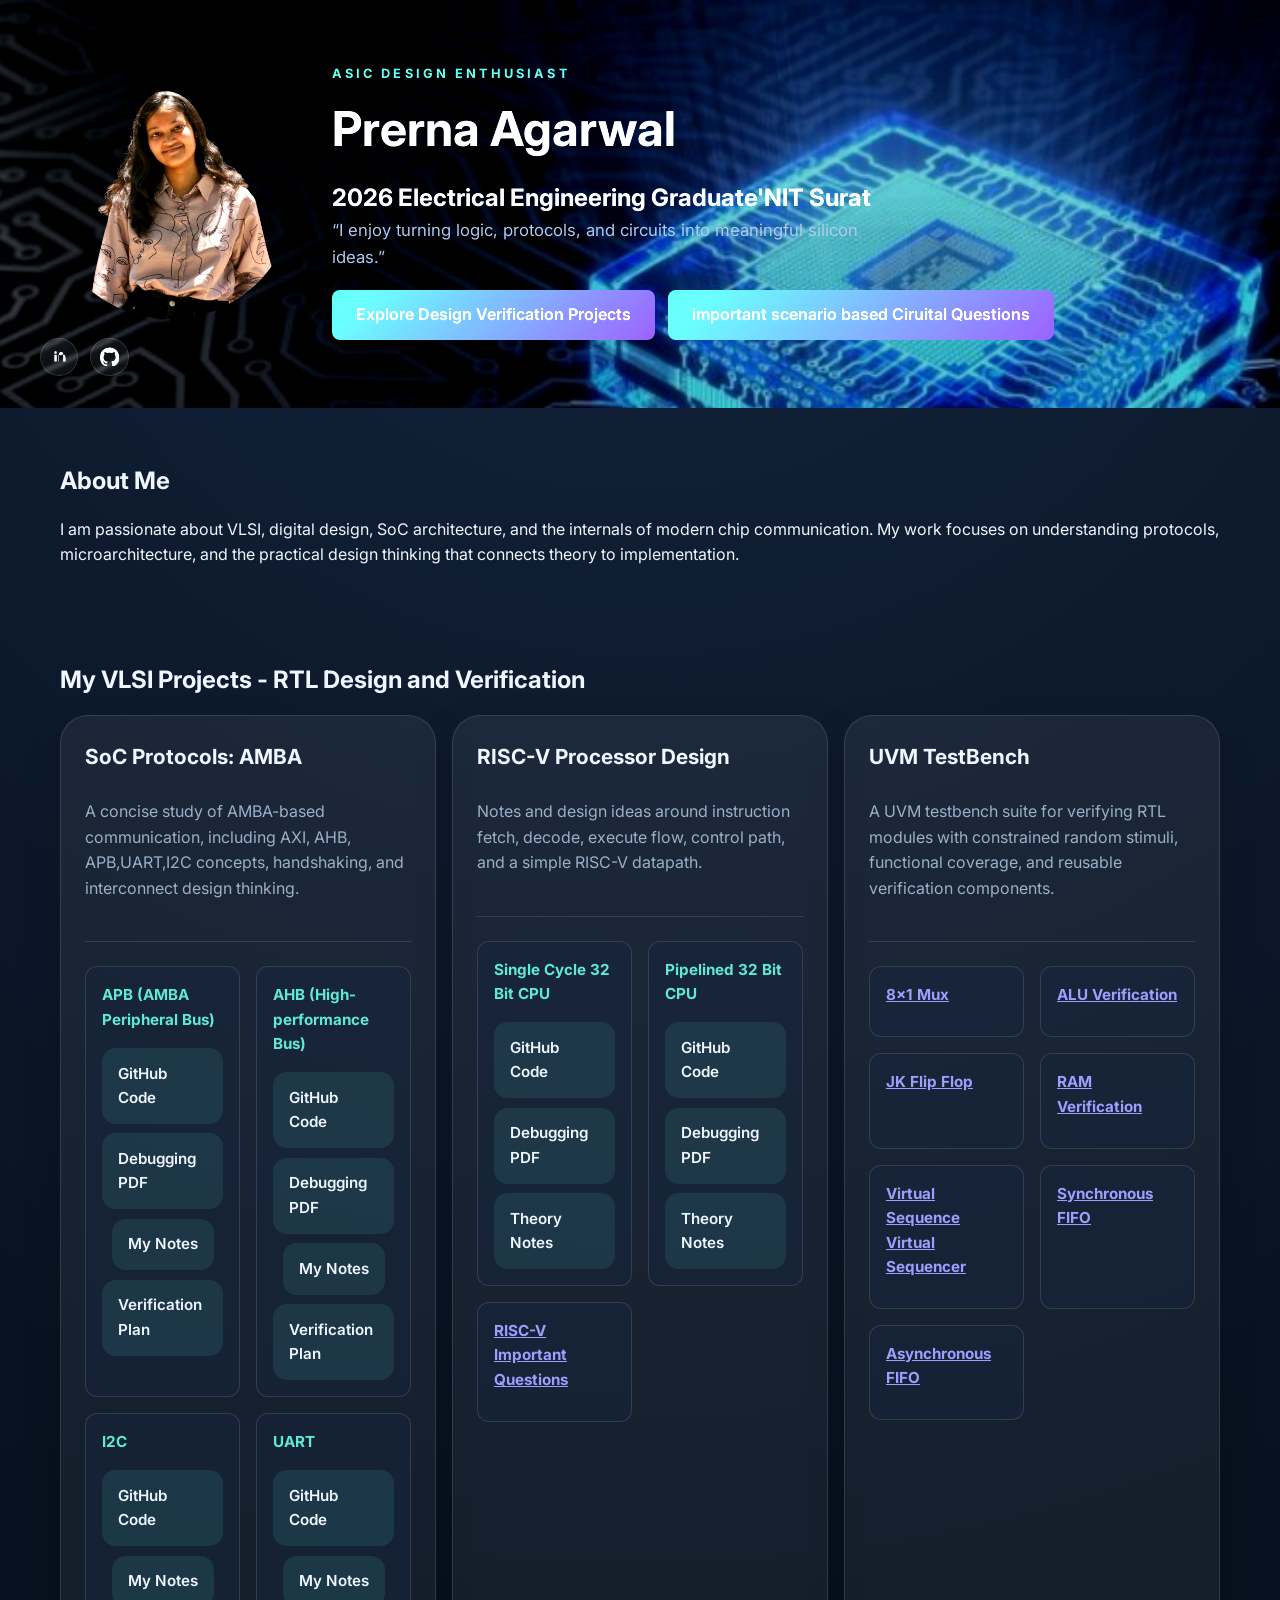
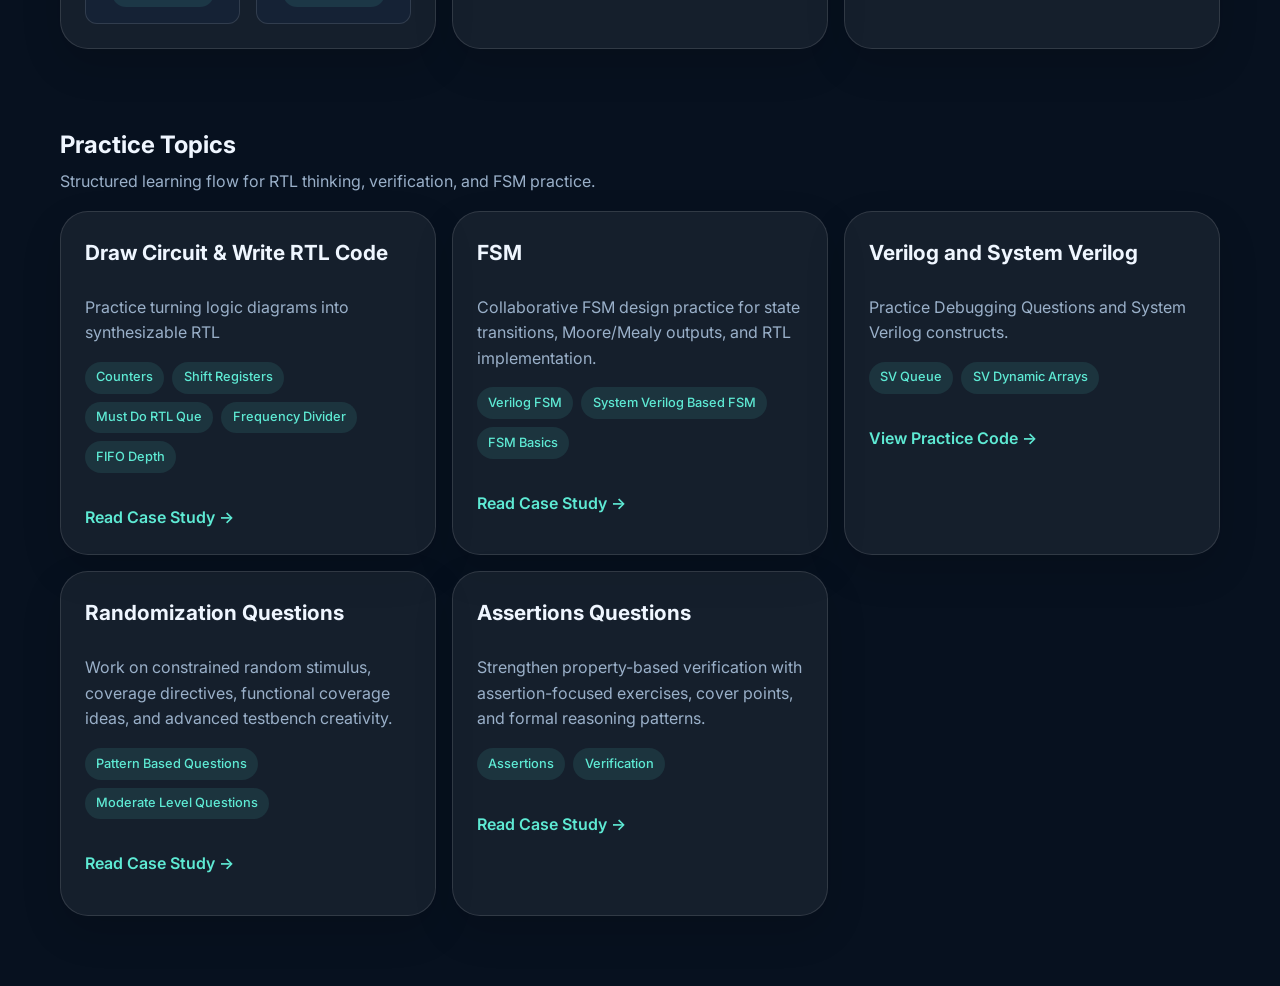
==== commit e55edd0e: "newcard" ====
--- a/index.html
+++ b/index.html
@@ -78,6 +78,7 @@
                   <a href="https://github.com/Agarwalprerna/SOC-Protocols/tree/main/AMBA%20/APB" target="_blank" rel="noreferrer">GitHub Code</a>
                   <a href="assets/APB%20Results%20and%20Debugging%20(1).pdf" target="_blank" rel="noreferrer">Debugging PDF</a>
                   <a href="assets/APB_WORKING.pdf" target="_blank" rel="noreferrer">My Notes</a>
+                  <a href="assets/Apb Verification Test Plan Document.pdf" target="_blank" rel="noreferrer">Verification Plan</a>
                 </div>
               </div>
               <div class="protocol-card">
@@ -86,6 +87,7 @@
                   <a href="https://github.com/Agarwalprerna/SOC-Protocols/tree/main/AMBA%20/AHB" target="_blank" rel="noreferrer">GitHub Code</a>
                   <a href="assets/ahb-debugging.pdf" target="_blank" rel="noreferrer">Debugging PDF</a>
                   <a href="assets/AHB_HandwrittenNotes.pdf" target="_blank" rel="noreferrer">My Notes</a>
+                  <a href="assets/AHB_HandwrittenNotes.pdf" target="_blank" rel="noreferrer">Verification Plan</a>
                 </div>
               </div>
 
@@ -214,6 +216,7 @@
               <span class="tag tag--clickable" onclick="window.location.href='shift-registers.html'">Shift Registers</span>
               <span class="tag tag--clickable" onclick="window.location.href='mustdo-rtl-que.html'">Must Do RTL Que</span>
               <span class="tag tag--clickable" onclick="window.location.href='frequencydivider.html'">Frequency Divider</span>
+              <span class="tag tag--clickable" onclick="window.open('assets/Async_FIFO.pdf', '_blank')">FIFO Depth</span>
             </div>
             <div class="card__actions">
               <span class="link-span" onclick="window.location.href='mustdo-rtl-que.html'">Read Case Study →</span>
@@ -222,7 +225,7 @@
 
           <article class="card" id="fsm">
             <h3>FSM</h3>
-            <p>Collaborative FSM design practice for state transitions, Moore/Mealy outputs, and RTL implementation with group-based learning.</p>
+            <p>Collaborative FSM design practice for state transitions, Moore/Mealy outputs, and RTL implementation.</p>
             <div class="card__tags">
               <span class="tag tag--clickable" onclick="window.open('https://github.com/', '_blank')">Verilog FSM</span>
               <span class="tag tag--clickable" onclick="window.open('https://github.com/Agarwalprerna/SystemVerilog/tree/main/FSM/%20Moore%20FSM', '_blank')">System Verilog Based FSM</span>
@@ -230,6 +233,18 @@
             </div>
             <div class="card__actions">
               <span class="link-span" onclick="window.open('https://github.com/', '_blank')">Read Case Study →</span>
+            </div>
+          </article>
+
+          <article class="card" id="verilog-systemverilog">
+            <h3>Verilog and System Verilog</h3>
+            <p>Practice Debugging Questions and System Verilog constructs.</p>
+            <div class="card__tags">
+              <span class="tag tag--clickable" onclick="window.open('https://github.com/Agarwalprerna/SystemVerilog/tree/main/Assignments/Queue', '_blank')">SV Queue</span>
+              <span class="tag tag--clickable" onclick="window.open('https://github.com/Agarwalprerna/SystemVerilog/tree/main/Assignments/Dynamic%20array%20Quesion', '_blank')">SV Dynamic Arrays</span>
+            </div>
+            <div class="card__actions">
+              <span class="link-span" onclick="window.open('https://github.com/Agarwalprerna/SystemVerilog', '_blank')">View Practice Code →</span>
             </div>
           </article>
 
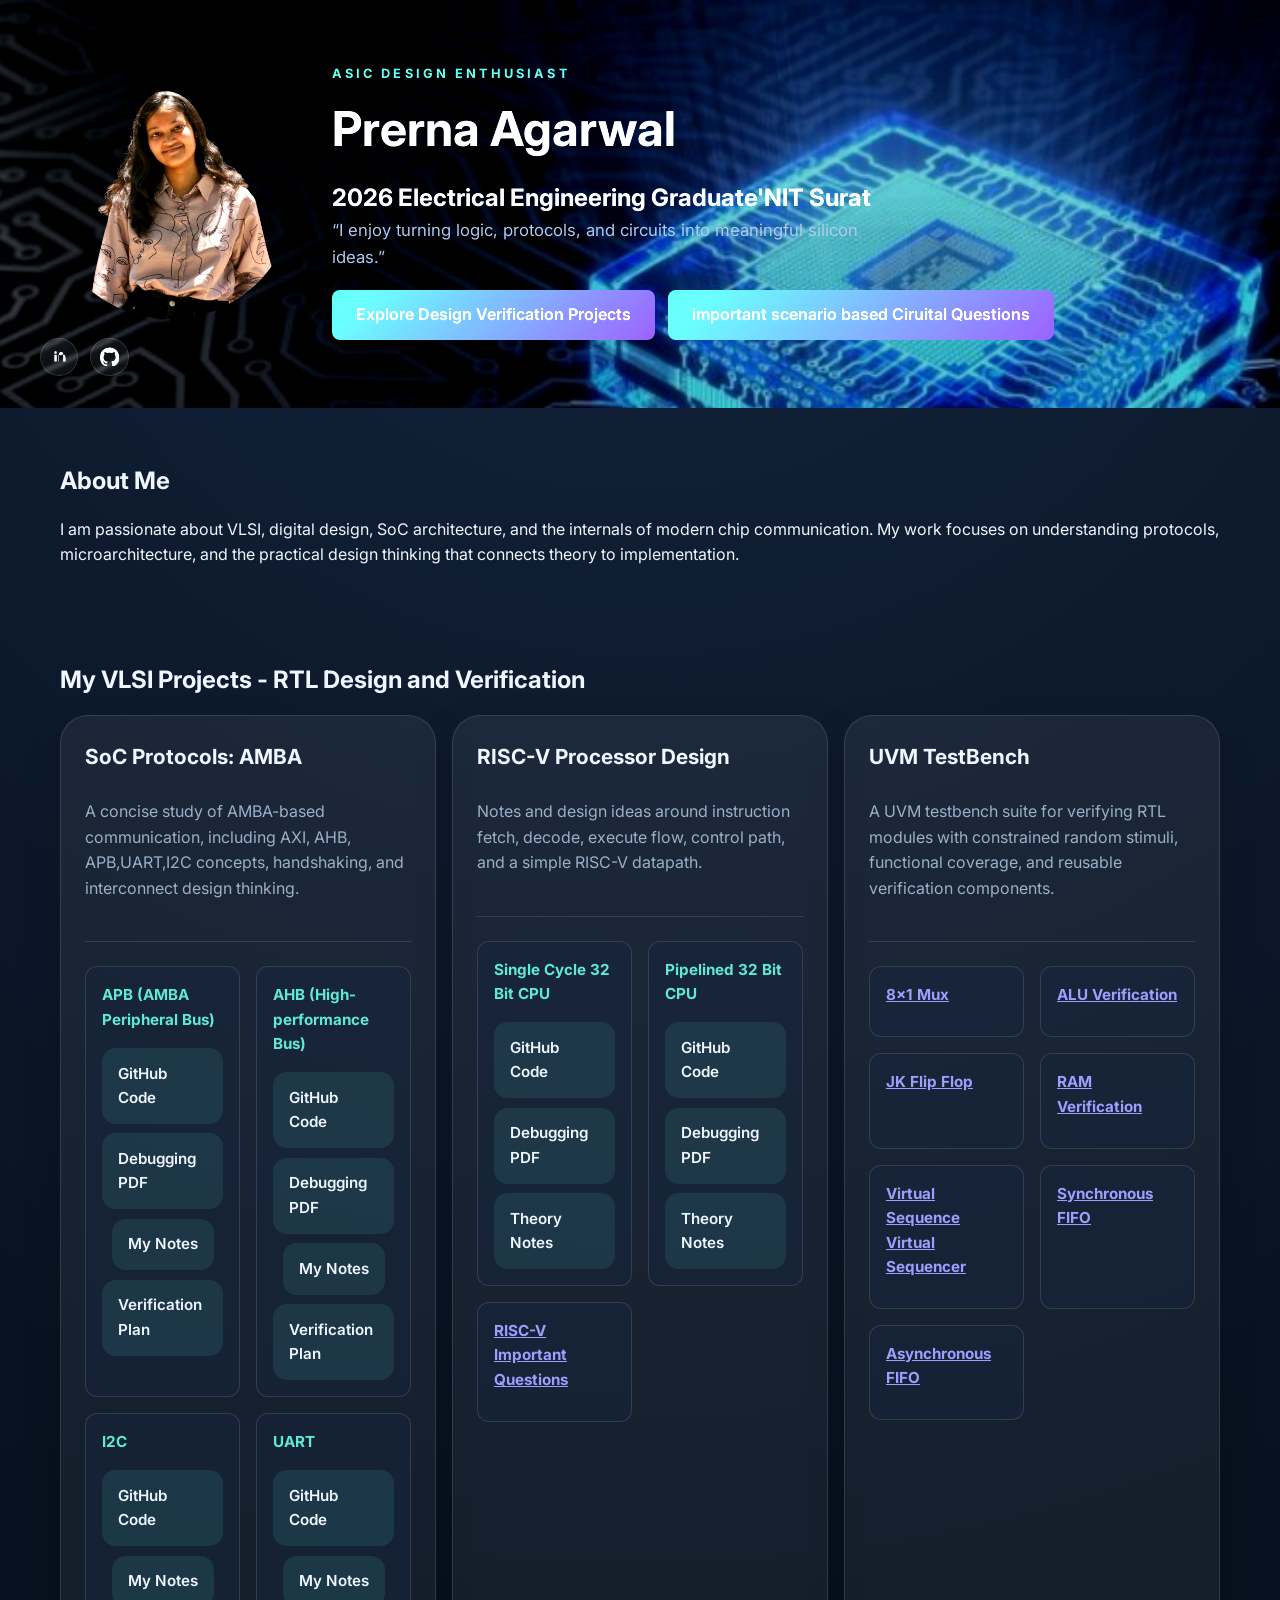
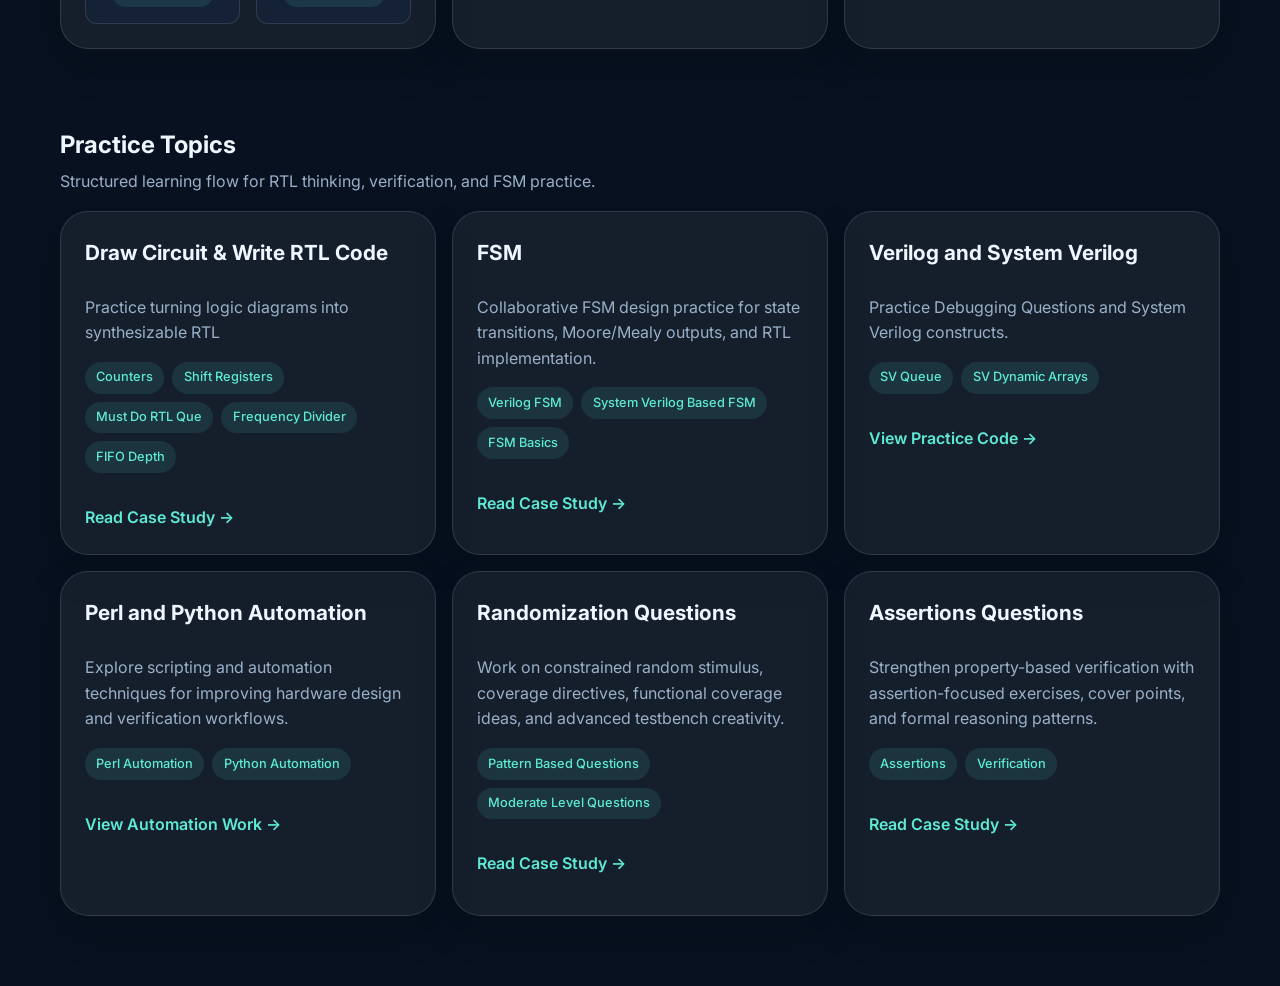
==== commit 81a80ac3: "newcard" ====
--- a/index.html
+++ b/index.html
@@ -248,6 +248,18 @@
             </div>
           </article>
 
+          <article class="card" id="perl-python-automation">
+            <h3>Perl and Python Automation</h3>
+            <p>Explore scripting and automation techniques for improving hardware design and verification workflows.</p>
+            <div class="card__tags">
+              <span class="tag tag--clickable" onclick="window.open('https://github.com/Agarwalprerna/PERL-PROGRAMMING', '_blank')">Perl Automation</span>
+              <span class="tag tag--clickable" onclick="window.open('https://github.com/Agarwalprerna/Python-Projects', '_blank')">Python Automation</span>
+            </div>
+            <div class="card__actions">
+              <span class="link-span" onclick="window.open('https://github.com/Agarwalprerna', '_blank')">View Automation Work →</span>
+            </div>
+          </article>
+
           <article class="card" id="randomization">
             <h3>Randomization Questions</h3>
             <p>Work on constrained random stimulus, coverage directives, functional coverage ideas, and advanced testbench creativity.</p>
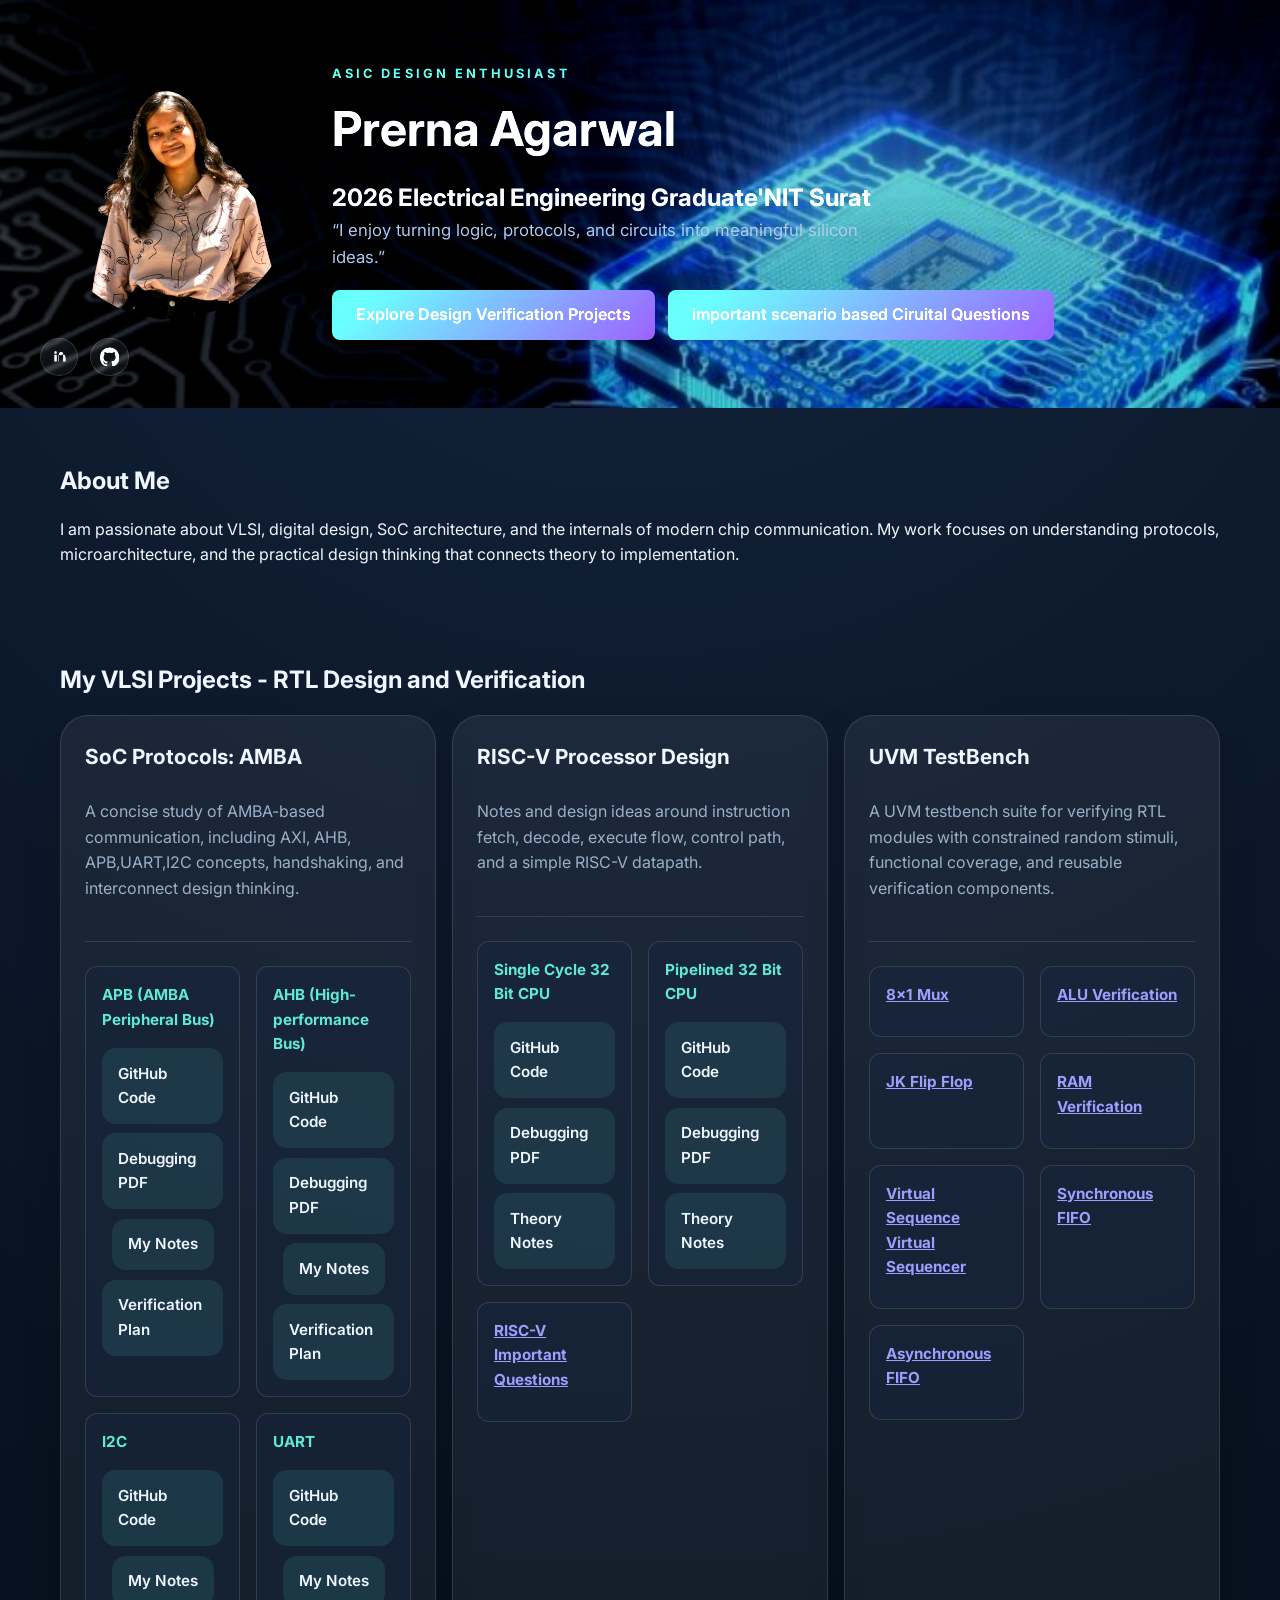
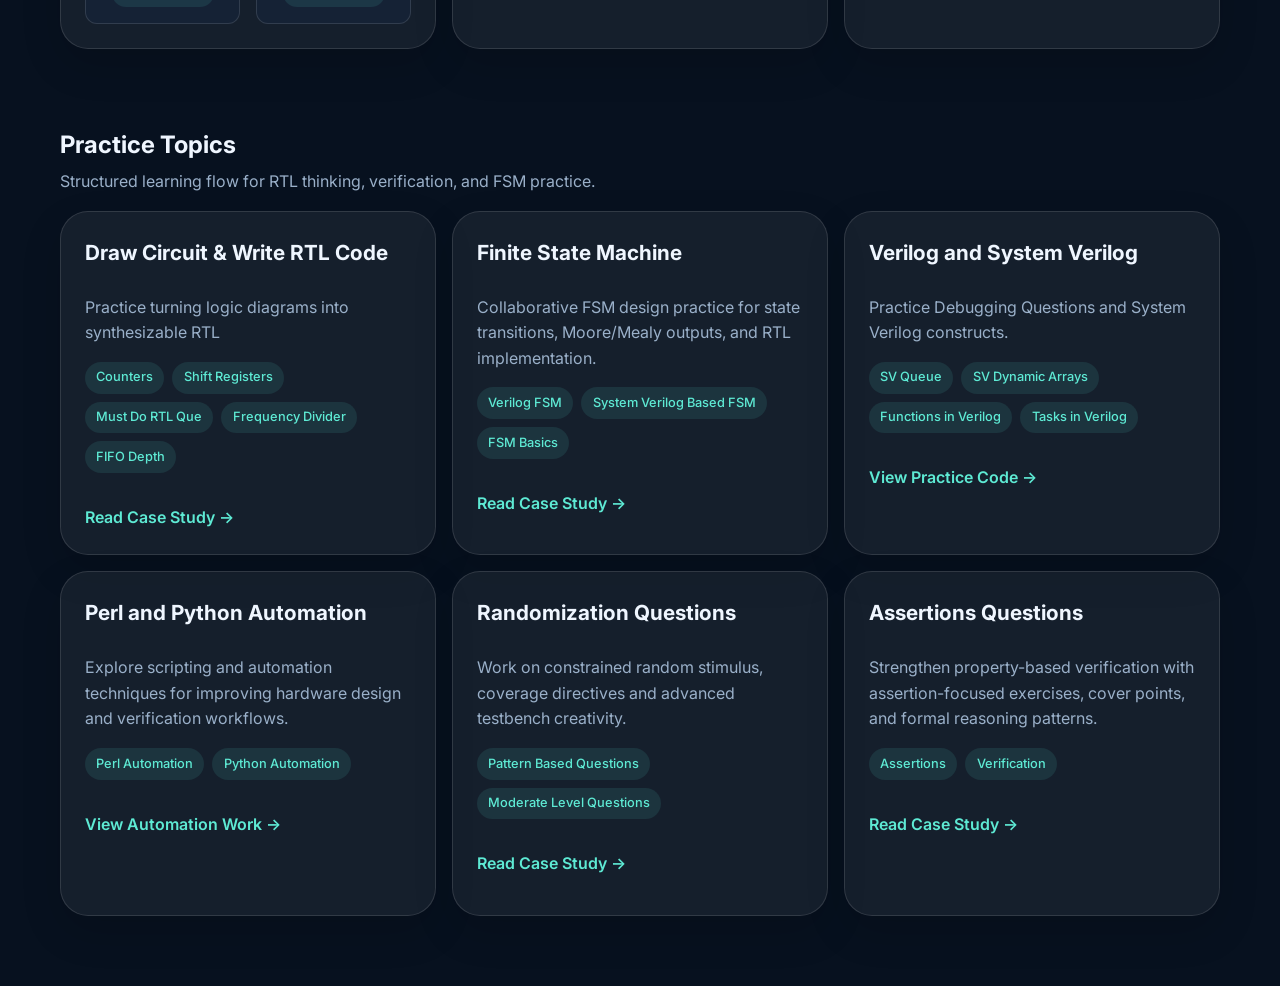
==== commit 2b4aa8ad: "funcTaks" ====
--- a/index.html
+++ b/index.html
@@ -224,7 +224,7 @@
           </article>
 
           <article class="card" id="fsm">
-            <h3>FSM</h3>
+            <h3>Finite State Machine</h3>
             <p>Collaborative FSM design practice for state transitions, Moore/Mealy outputs, and RTL implementation.</p>
             <div class="card__tags">
               <span class="tag tag--clickable" onclick="window.open('https://github.com/', '_blank')">Verilog FSM</span>
@@ -242,6 +242,8 @@
             <div class="card__tags">
               <span class="tag tag--clickable" onclick="window.open('https://github.com/Agarwalprerna/SystemVerilog/tree/main/Assignments/Queue', '_blank')">SV Queue</span>
               <span class="tag tag--clickable" onclick="window.open('https://github.com/Agarwalprerna/SystemVerilog/tree/main/Assignments/Dynamic%20array%20Quesion', '_blank')">SV Dynamic Arrays</span>
+              <span class="tag tag--clickable" onclick="window.open('https://github.com/Agarwalprerna/RTL-design-challenge/tree/main/Functions%20in%20verilog', '_blank')">Functions in Verilog</span>
+              <span class="tag tag--clickable" onclick="window.open('https://github.com/Agarwalprerna/RTL-design-challenge/tree/main/TASK', '_blank')">Tasks in Verilog</span>
             </div>
             <div class="card__actions">
               <span class="link-span" onclick="window.open('https://github.com/Agarwalprerna/SystemVerilog', '_blank')">View Practice Code →</span>
@@ -262,7 +264,7 @@
 
           <article class="card" id="randomization">
             <h3>Randomization Questions</h3>
-            <p>Work on constrained random stimulus, coverage directives, functional coverage ideas, and advanced testbench creativity.</p>
+            <p>Work on constrained random stimulus, coverage directives and advanced testbench creativity.</p>
             <div class="card__tags">
               <span class="tag tag--clickable" onclick="window.open('https://github.com/Agarwalprerna/SystemVerilog/tree/main/Assignments/Randomization', '_blank')">Pattern Based Questions</span>
               <span class="tag tag--clickable" onclick="window.open('https://github.com/Agarwalprerna/SystemVerilog/tree/main/Assignments/Randomization', '_blank')">Moderate Level Questions</span>
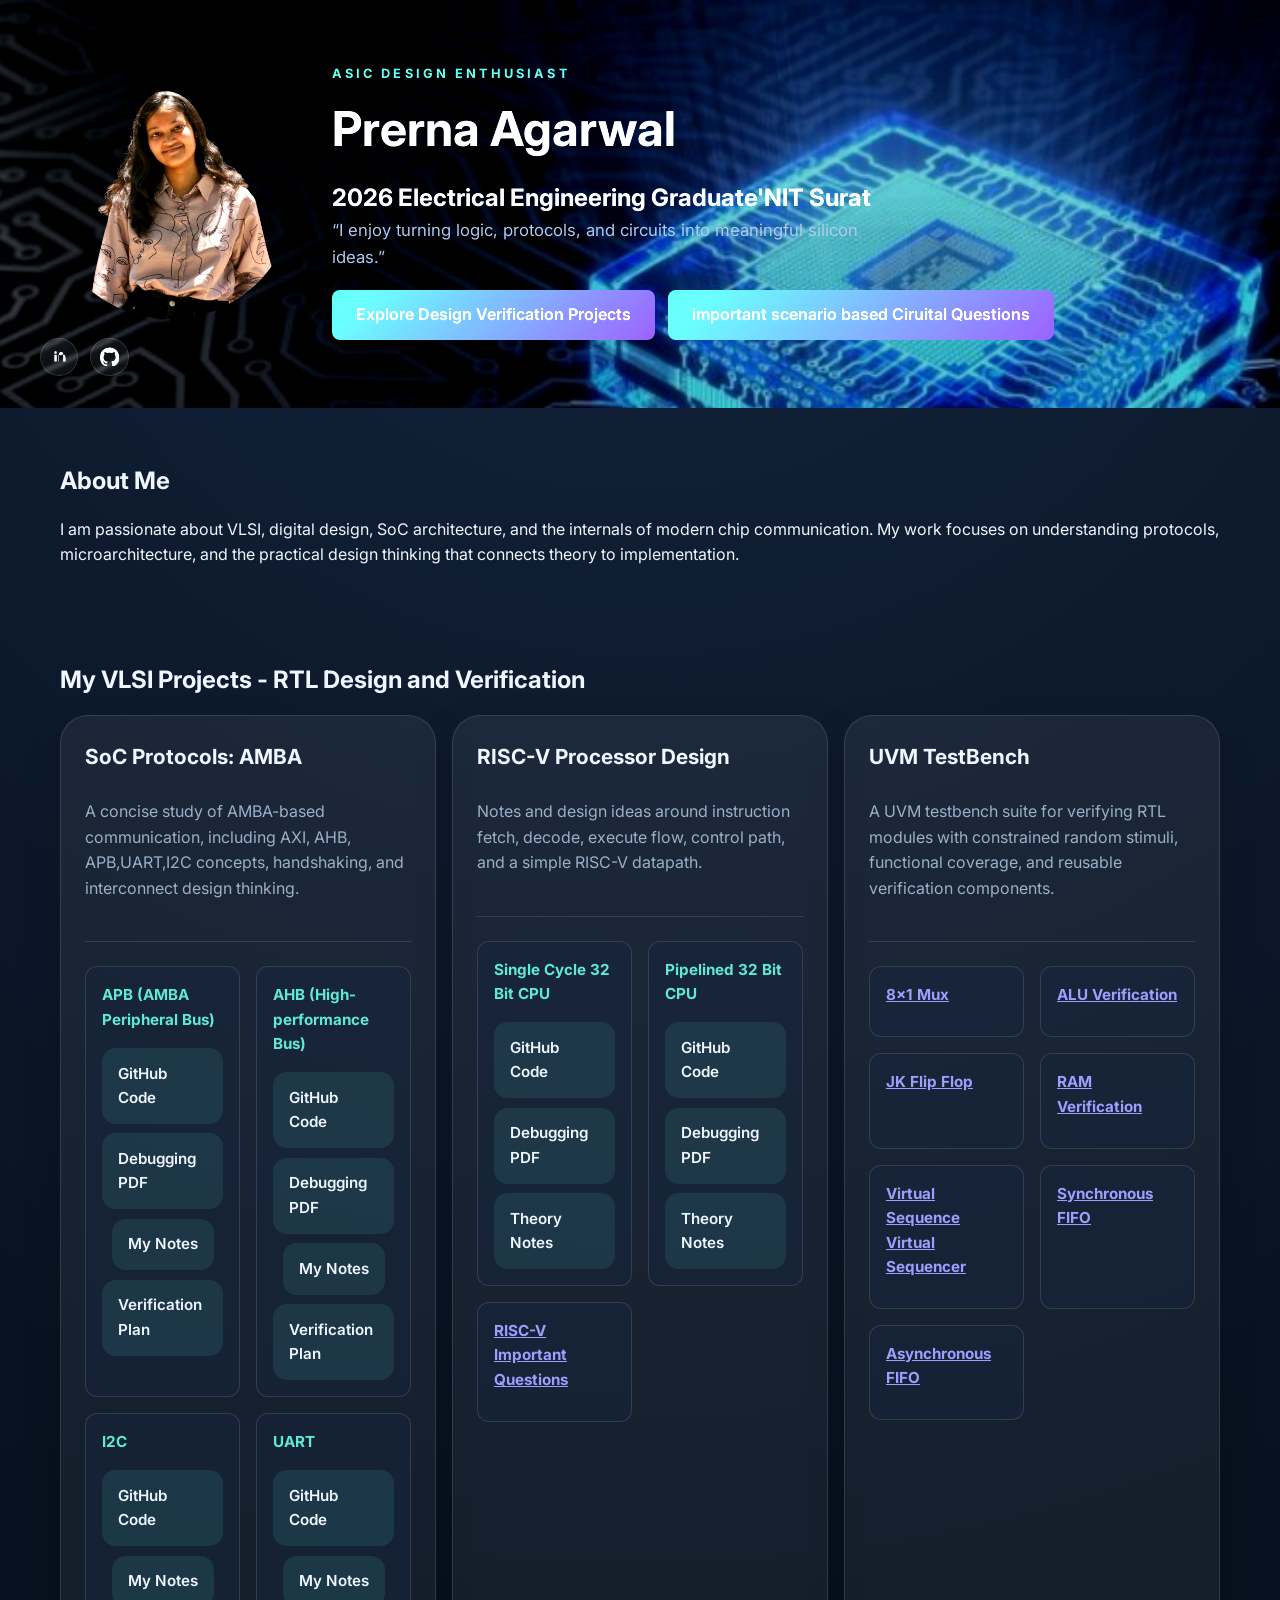
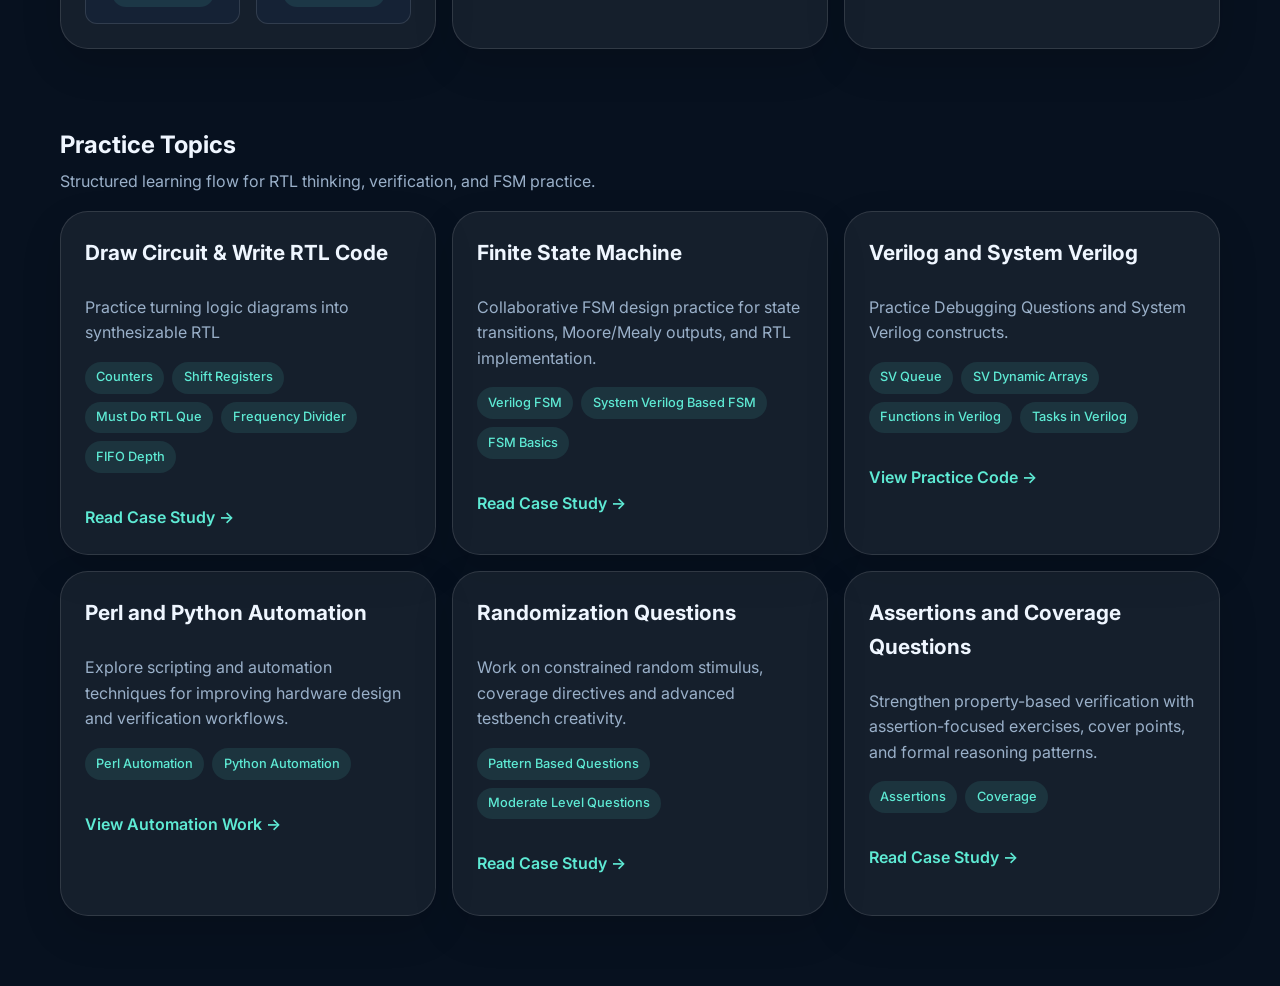
==== commit b9a15df3: "done" ====
--- a/index.html
+++ b/index.html
@@ -275,11 +275,11 @@
           </article>
 
           <article class="card" id="assertions">
-            <h3>Assertions Questions</h3>
+            <h3>Assertions and Coverage Questions</h3>
             <p>Strengthen property-based verification with assertion-focused exercises, cover points, and formal reasoning patterns.</p>
             <div class="card__tags">
               <span class="tag tag--clickable" onclick="window.open('https://github.com/Agarwalprerna/SystemVerilog/tree/main/Assignments/Assertions', '_blank')">Assertions</span>
-              <span class="tag tag--clickable" onclick="window.open('https://github.com/Agarwalprerna/SystemVerilog/tree/main/Assignments/Assertions', '_blank')">Verification</span>
+              <span class="tag tag--clickable" onclick="window.open('https://github.com/Agarwalprerna/SystemVerilog/tree/main/Assignments/Coverage', '_blank')">Coverage</span>
             </div>
             <div class="card__actions">
               <span class="link-span" onclick="window.open('https://github.com/Agarwalprerna/SystemVerilog/tree/main/Assignments/Assertions', '_blank')">Read Case Study →</span>
